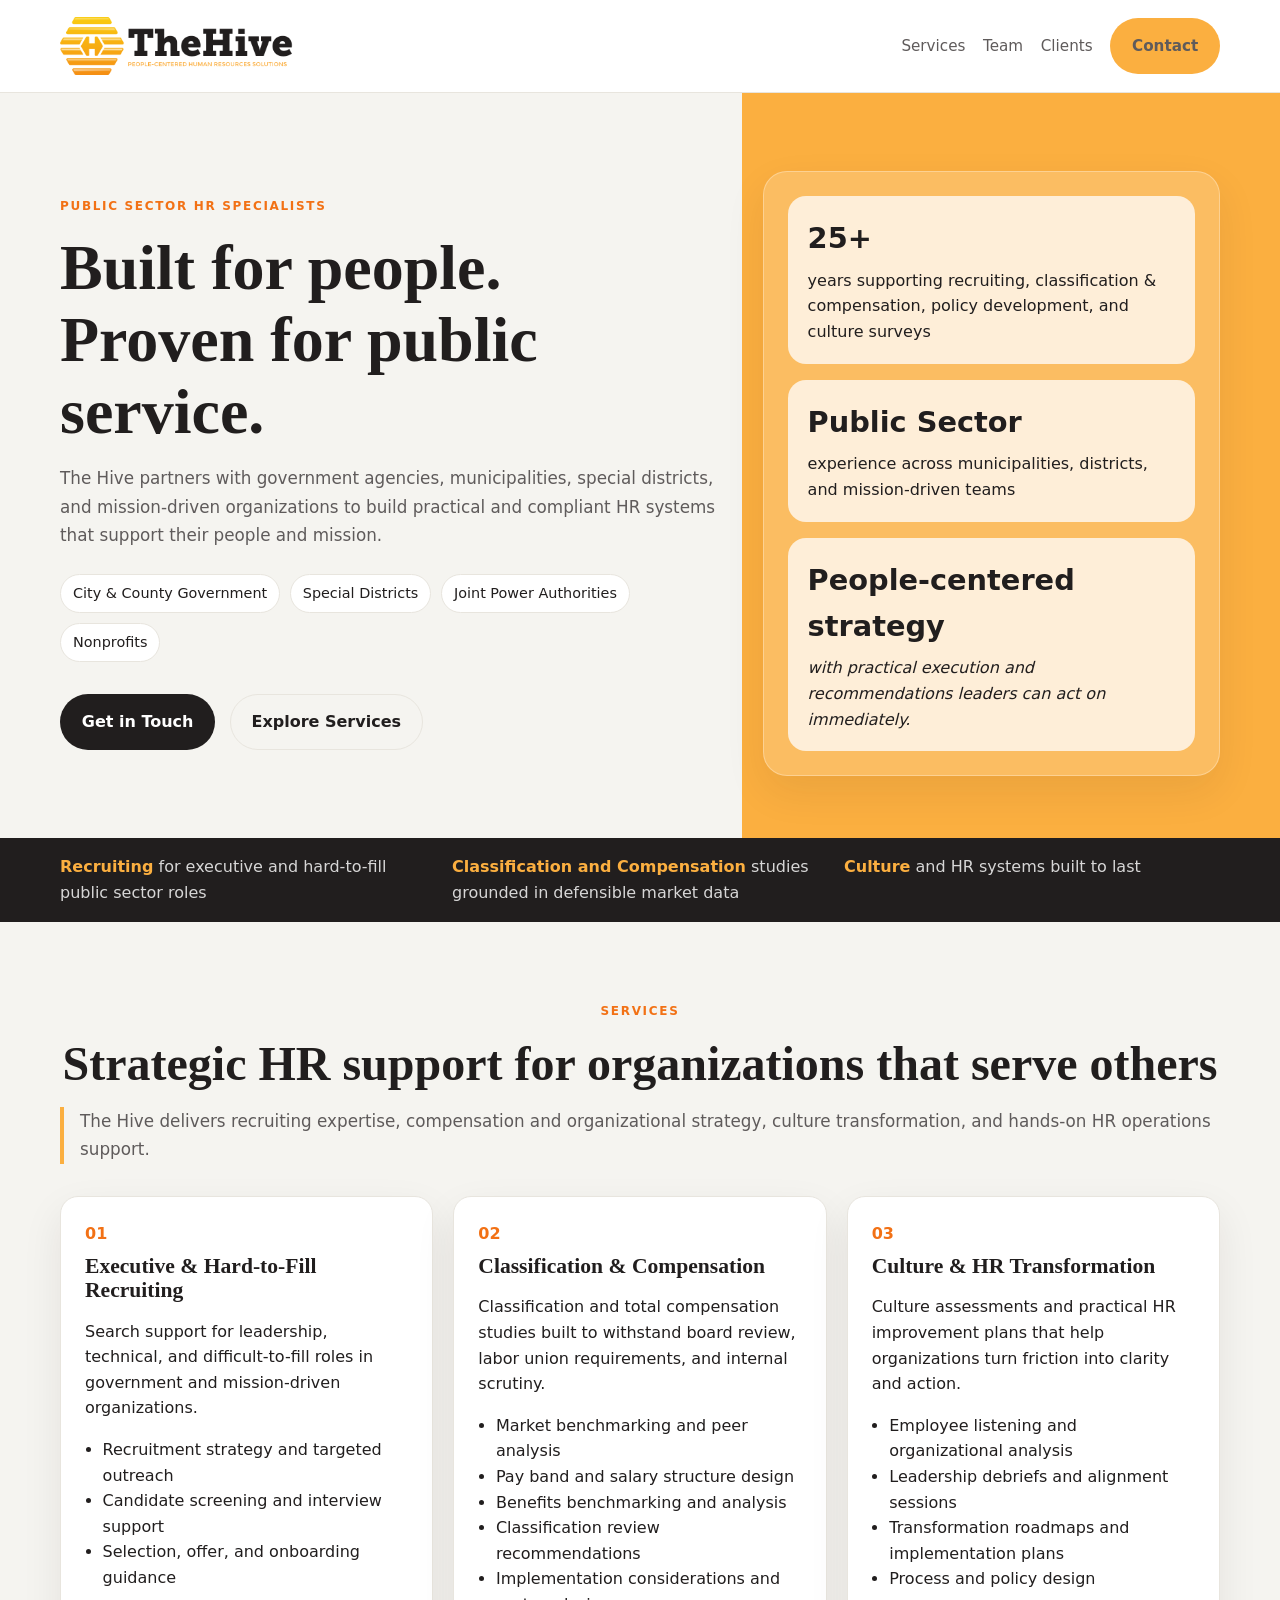
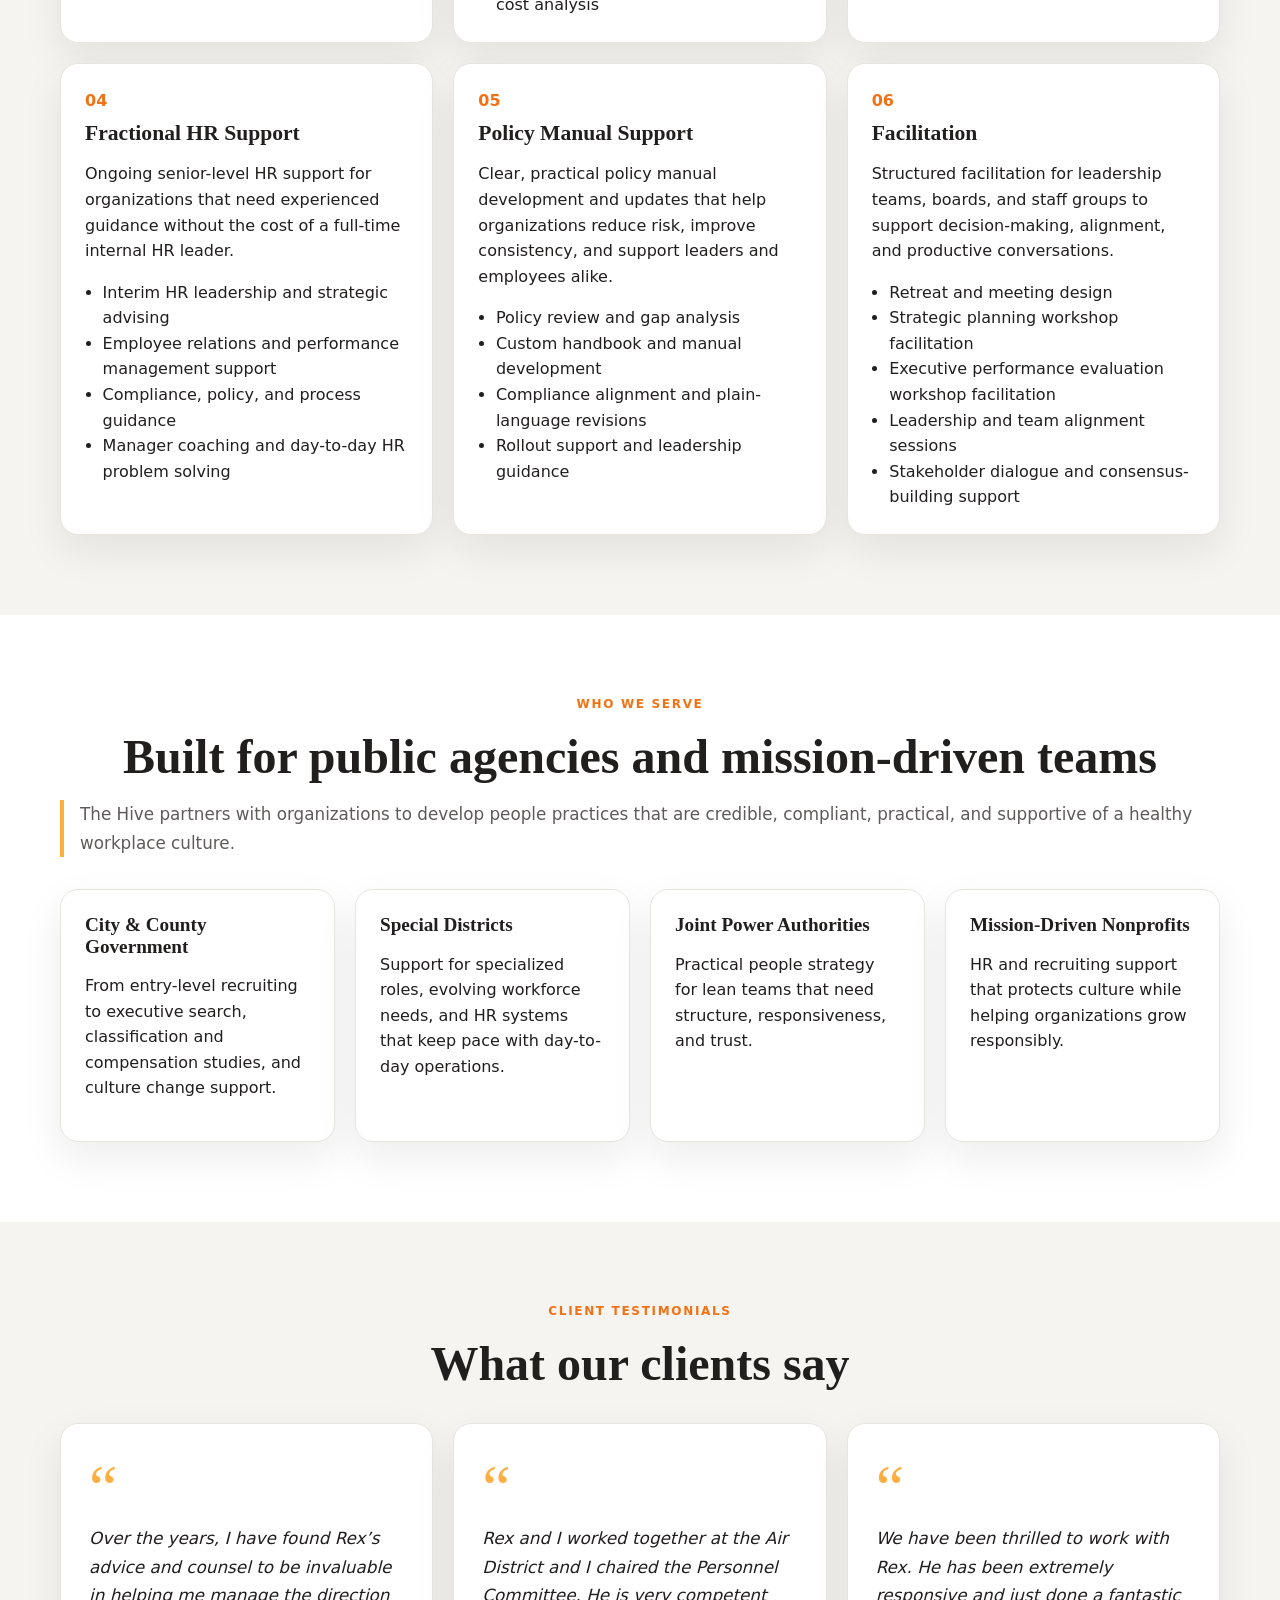
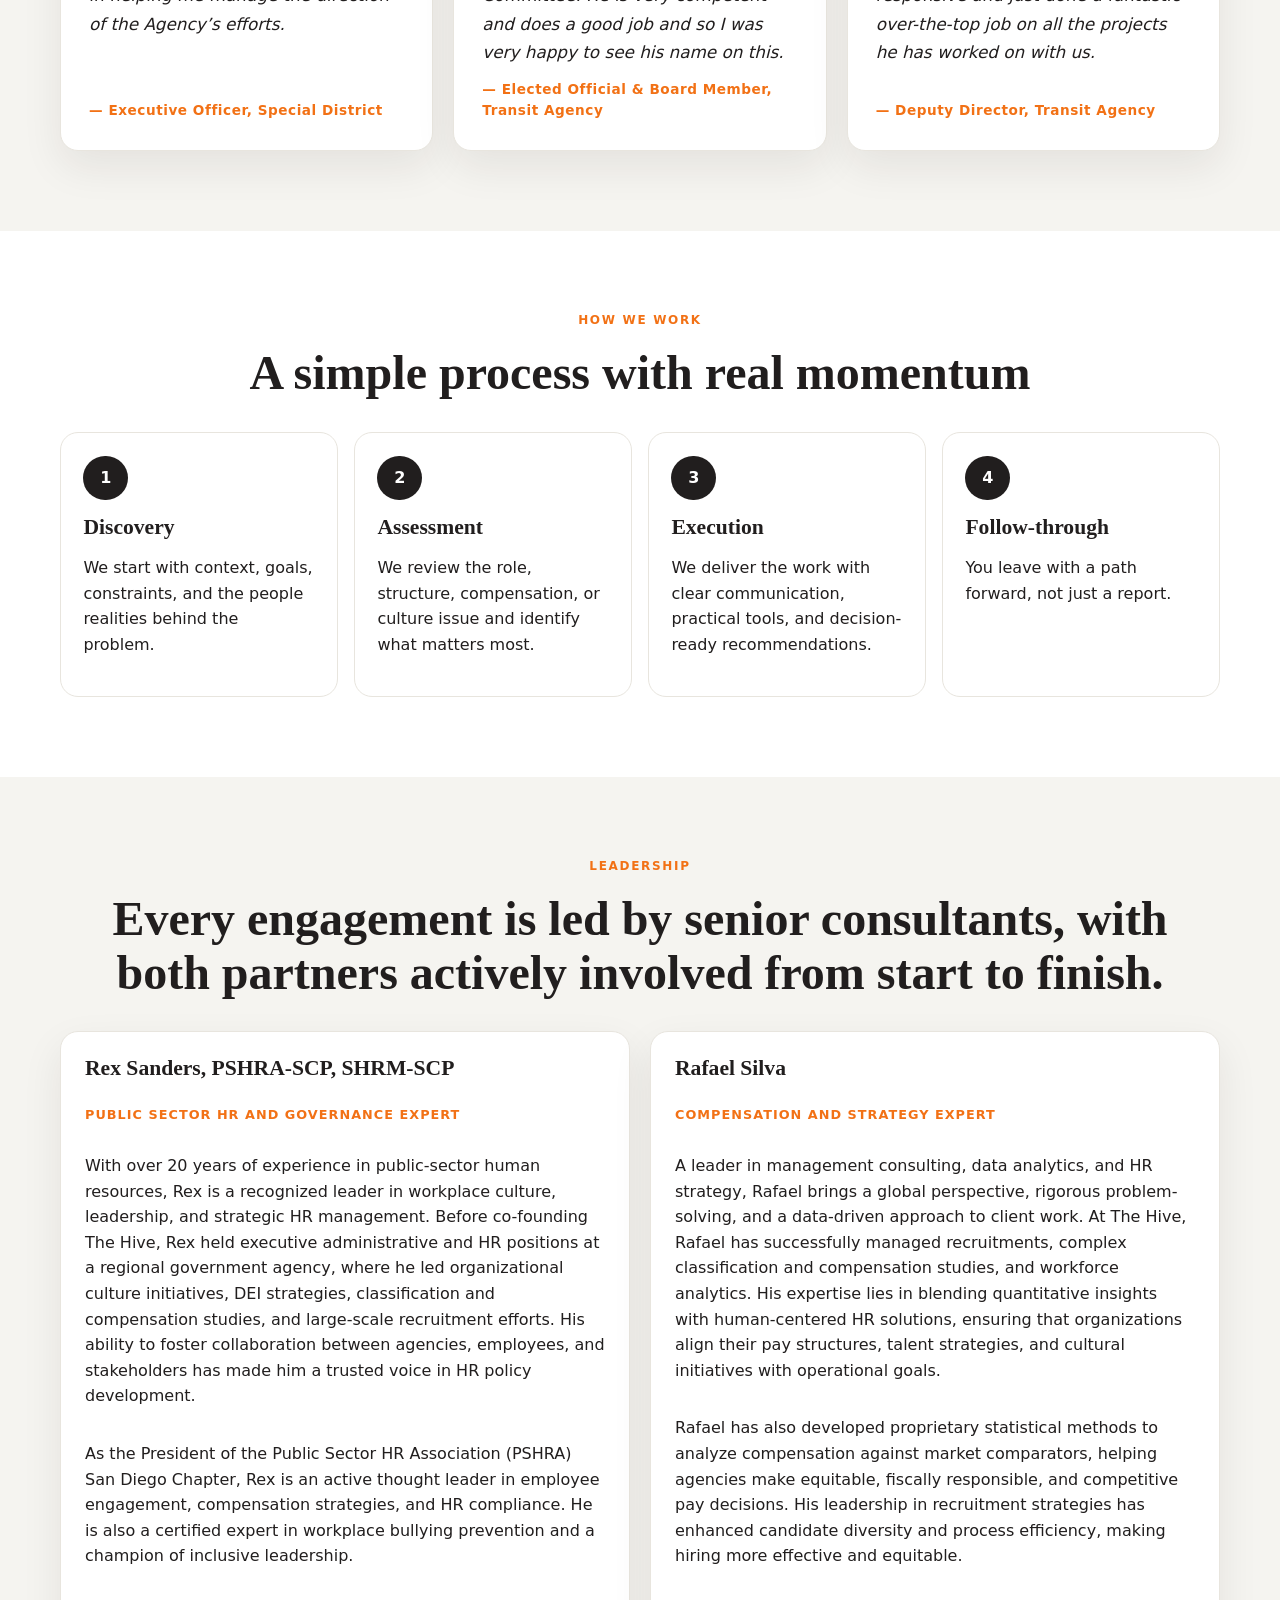
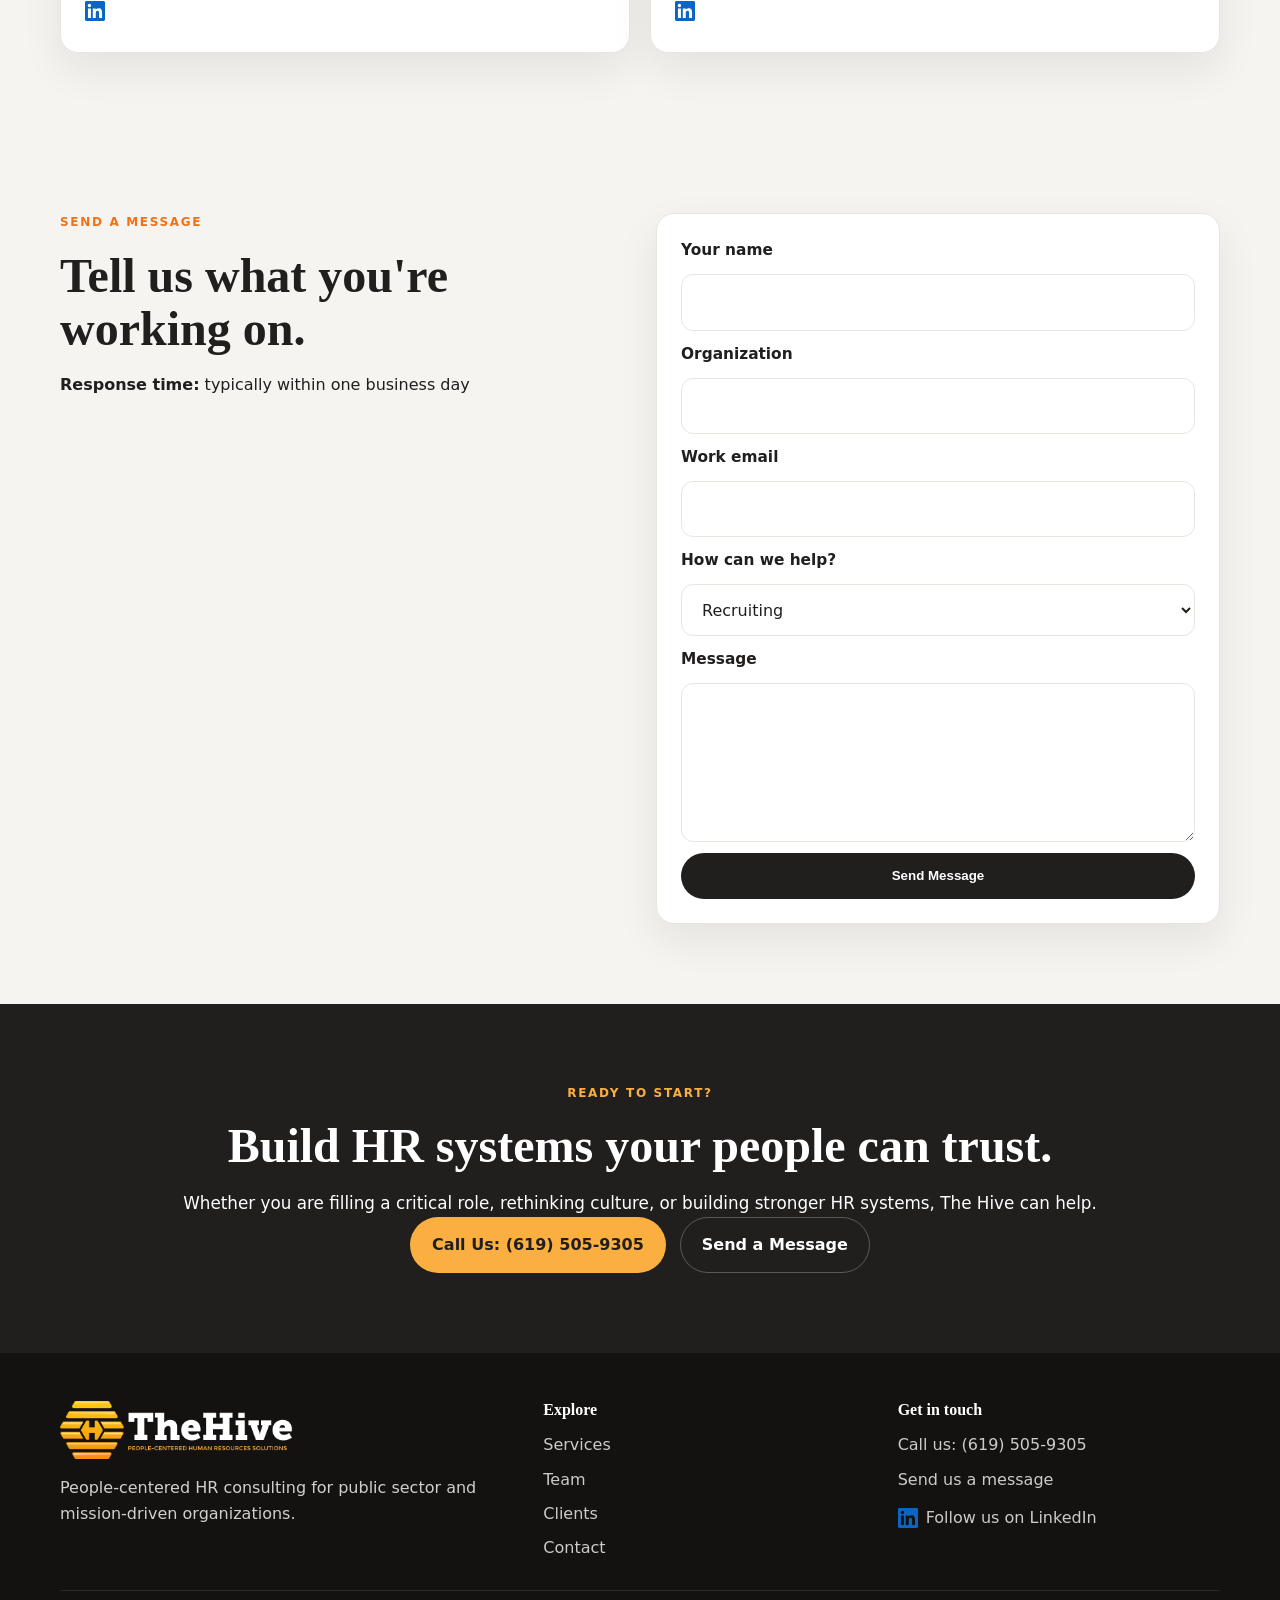
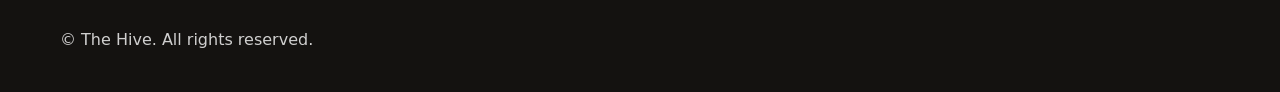
==== index.html @ ce18f690 "Update index.html" ====
<!DOCTYPE html>
<html lang="en">
<head>
  <meta charset="UTF-8">
  <meta name="viewport" content="width=device-width, initial-scale=1.0">
  <title>The Hive | People-Centered Human Resources Solutions</title>
  <meta name="description" content="The Hive helps public agencies and mission-driven organizations build stronger recruiting, compensation, culture, and HR systems.">
  <meta name="theme-color" content="#FBAF40">
  <link rel="stylesheet" href="/styles.css">
  <link rel="icon" type="image/png" href="/assets/thehive-icon.png">
  <link rel="canonical" href="https://thehive.consulting/">
</head>
<body>
  <header class="site-header">
    <div class="wrap header-inner">
      <a class="brand" href="#top" aria-label="The Hive home">
        <img src="/assets/thehive-logo.png" alt="The Hive logo">
      </a>
      <nav class="site-nav" aria-label="Primary navigation">
        <a href="#services">Services</a>
        <a href="#team">Team</a>
        <a href="/clients">Clients</a>
        <a class="btn btn-gold" href="#contact">Contact</a>
      </nav>
    </div>
  </header>

  <main id="top">
    <section class="hero">
      <div class="wrap hero-grid">
        <div class="hero-copy">
          <p class="eyebrow">Public Sector HR Specialists</p>
          <h1>Built for people.<br>Proven for public service.</h1>
          <p class="lead">The Hive partners with government agencies, municipalities, special districts, and mission-driven organizations to build practical and compliant HR systems that support their people and mission.</p>
          <div class="pill-row" aria-label="Sectors served">
            <span>City &amp; County Government</span>
            <span>Special Districts</span>
            <span>Joint Power Authorities</span>
            <span>Nonprofits</span>
          </div>
          <div class="hero-actions">
            <a class="btn btn-dark" href="#contact">Get in Touch</a>
            <a class="btn btn-outline" href="#services">Explore Services</a>
          </div>
        </div>
        <aside class="hero-panel" aria-label="Highlights">
          <div class="stat">
            <strong>25+</strong>
            <span>years supporting recruiting, classification & compensation, policy development, and culture surveys</span>
          </div>
          <div class="stat">
            <strong>Public Sector</strong>
            <span>experience across municipalities, districts, and mission-driven teams</span>
          </div>
          <div class="stat quote-card">
            <strong>People-centered strategy</strong>
            <p>with practical execution and recommendations leaders can act on immediately.</p>
          </div>
        </aside>
      </div>
    </section>

    <section class="proof-bar">
      <div class="wrap proof-grid">
        <div><strong>Recruiting</strong> for executive and hard-to-fill public sector roles</div>
        <div><strong>Classification and Compensation</strong> studies grounded in defensible market data</div>
        <div><strong>Culture</strong> and HR systems built to last</div>
      </div>
    </section>

    <section class="section light" id="services">
      <div class="wrap narrow-center">
        <p class="section-label">Services</p>
        <h2>Strategic HR support for organizations that serve others</h2>
        <p class="section-intro services-intro">
          The Hive delivers recruiting expertise, compensation and organizational strategy, culture transformation, and hands-on HR operations support.
        </p>
      </div>

      <div class="wrap">
        <div class="card-grid three-up">
          <article class="info-card">
            <p class="card-number">01</p>
            <h3>Executive &amp; Hard-to-Fill Recruiting</h3>
            <p>Search support for leadership, technical, and difficult-to-fill roles in government and mission-driven organizations.</p>
            <ul>
              <li>Recruitment strategy and targeted outreach</li>
              <li>Candidate screening and interview support</li>
              <li>Selection, offer, and onboarding guidance</li>
            </ul>
          </article>

          <article class="info-card">
            <p class="card-number">02</p>
            <h3>Classification &amp; Compensation</h3>
            <p>Classification and total compensation studies built to withstand board review, labor union requirements, and internal scrutiny.</p>
            <ul>
              <li>Market benchmarking and peer analysis</li>
              <li>Pay band and salary structure design</li>
              <li>Benefits benchmarking and analysis</li>
              <li>Classification review recommendations</li>
              <li>Implementation considerations and cost analysis</li>
            </ul>
          </article>

          <article class="info-card">
            <p class="card-number">03</p>
            <h3>Culture &amp; HR Transformation</h3>
            <p>Culture assessments and practical HR improvement plans that help organizations turn friction into clarity and action.</p>
            <ul>
              <li>Employee listening and organizational analysis</li>
              <li>Leadership debriefs and alignment sessions</li>
              <li>Transformation roadmaps and implementation plans</li>
              <li>Process and policy design</li>
            </ul>
          </article>

          <article class="info-card">
            <p class="card-number">04</p>
            <h3>Fractional HR Support</h3>
            <p>Ongoing senior-level HR support for organizations that need experienced guidance without the cost of a full-time internal HR leader.</p>
            <ul>
              <li>Interim HR leadership and strategic advising</li>
              <li>Employee relations and performance management support</li>
              <li>Compliance, policy, and process guidance</li>
              <li>Manager coaching and day-to-day HR problem solving</li>
            </ul>
          </article>

          <article class="info-card">
            <p class="card-number">05</p>
            <h3>Policy Manual Support</h3>
            <p>Clear, practical policy manual development and updates that help organizations reduce risk, improve consistency, and support leaders and employees alike.</p>
            <ul>
              <li>Policy review and gap analysis</li>
              <li>Custom handbook and manual development</li>
              <li>Compliance alignment and plain-language revisions</li>
              <li>Rollout support and leadership guidance</li>
            </ul>
          </article>

          <article class="info-card">
            <p class="card-number">06</p>
            <h3>Facilitation</h3>
            <p>Structured facilitation for leadership teams, boards, and staff groups to support decision-making, alignment, and productive conversations.</p>
            <ul>
              <li>Retreat and meeting design</li>
              <li>Strategic planning workshop facilitation</li>
              <li>Executive performance evaluation workshop facilitation</li>
              <li>Leadership and team alignment sessions</li>
              <li>Stakeholder dialogue and consensus-building support</li>
            </ul>
          </article>
        </div>
      </div>
    </section>

    <section class="section" id="audience">
      <div class="wrap narrow-center">
        <p class="section-label">Who We Serve</p>
        <h2>Built for public agencies and mission-driven teams</h2>
        <p class="section-intro audience-intro">The Hive partners with organizations to develop people practices that are credible, compliant, practical, and supportive of a healthy workplace culture.</p>
      </div>
      <div class="wrap card-grid four-up audience-grid">
        <article class="audience-card"><h3>City &amp; County Government</h3><p>From entry-level recruiting to executive search, classification and compensation studies, and culture change support.</p></article>
        <article class="audience-card"><h3>Special Districts</h3><p>Support for specialized roles, evolving workforce needs, and HR systems that keep pace with day-to-day operations.</p></article>
        <article class="audience-card"><h3>Joint Power Authorities</h3><p>Practical people strategy for lean teams that need structure, responsiveness, and trust.</p></article>
        <article class="audience-card"><h3>Mission-Driven Nonprofits</h3><p>HR and recruiting support that protects culture while helping organizations grow responsibly.</p></article>
      </div>
    </section>

    <section class="section light" id="testimonials">
      <div class="wrap narrow-center">
        <p class="section-label">Client Testimonials</p>
        <h2>What our clients say</h2>
      </div>
      <div class="wrap card-grid three-up">
        <article class="testimonial-card">
          <div class="testimonial-quote">&#8220;</div>
          <blockquote>
            <p>Over the years, I have found Rex’s advice and counsel to be invaluable in helping me manage the direction of the Agency’s efforts.</p>
          </blockquote>
          <cite>&mdash; Executive Officer, Special District</cite>
        </article>
        <article class="testimonial-card">
          <div class="testimonial-quote">&#8220;</div>
          <blockquote>
            <p>Rex and I worked together at the Air District and I chaired the Personnel Committee. He is very competent and does a good job and so I was very happy to see his name on this.</p>
          </blockquote>
          <cite>&mdash; Elected Official &amp; Board Member, Transit Agency</cite>
        </article>
        <article class="testimonial-card">
          <div class="testimonial-quote">&#8220;</div>
          <blockquote>
            <p>We have been thrilled to work with Rex. He has been extremely responsive and just done a fantastic over-the-top job on all the projects he has worked on with us.</p>
          </blockquote>
          <cite>&mdash; Deputy Director, Transit Agency</cite>
        </article>
      </div>
    </section>

    <section class="section" id="process">
      <div class="wrap narrow-center">
        <p class="section-label">How We Work</p>
        <h2>A simple process with real momentum</h2>
      </div>
      <div class="wrap steps-grid">
        <article><span>1</span><h3>Discovery</h3><p>We start with context, goals, constraints, and the people realities behind the problem.</p></article>
        <article><span>2</span><h3>Assessment</h3><p>We review the role, structure, compensation, or culture issue and identify what matters most.</p></article>
        <article><span>3</span><h3>Execution</h3><p>We deliver the work with clear communication, practical tools, and decision-ready recommendations.</p></article>
        <article><span>4</span><h3>Follow-through</h3><p>You leave with a path forward, not just a report.</p></article>
      </div>
    </section>

    <section class="section light" id="team">
      <div class="wrap narrow-center">
        <p class="section-label">Leadership</p>
        <h2>Every engagement is led by senior consultants, with both partners actively involved from start to finish.</h2>
      </div>
      <div class="wrap card-grid two-up">
        <article class="team-card">
          <h3>Rex Sanders, PSHRA-SCP, SHRM-SCP</h3>
          <p class="role">Public Sector HR and Governance Expert</p>
          <p>With over 20 years of experience in public-sector human resources, Rex is a recognized leader in workplace culture, leadership, and strategic HR management. Before co-founding The Hive, Rex held executive administrative and HR positions at a regional government agency, where he led organizational culture initiatives, DEI strategies, classification and compensation studies, and large-scale recruitment efforts. His ability to foster collaboration between agencies, employees, and stakeholders has made him a trusted voice in HR policy development.</p>
          <p>As the President of the Public Sector HR Association (PSHRA) San Diego Chapter, Rex is an active thought leader in employee engagement, compensation strategies, and HR compliance. He is also a certified expert in workplace bullying prevention and a champion of inclusive leadership.</p>
          <div class="team-actions">
            <a class="linkedin-link" href="https://www.linkedin.com/in/rexsanders/" target="_blank" rel="noopener noreferrer" aria-label="Rex Sanders on LinkedIn">
              <img src="/assets/linkedin-icon.svg" alt="" class="linkedin-icon">
            </a>
          </div>
        </article>
        <article class="team-card">
          <h3>Rafael Silva</h3>
          <p class="role">Compensation and strategy expert</p>
          <p>A leader in management consulting, data analytics, and HR strategy, Rafael brings a global perspective, rigorous problem-solving, and a data-driven approach to client work. At The Hive, Rafael has successfully managed recruitments, complex classification and compensation studies, and workforce analytics. His expertise lies in blending quantitative insights with human-centered HR solutions, ensuring that organizations align their pay structures, talent strategies, and cultural initiatives with operational goals.</p>
          <p>Rafael has also developed proprietary statistical methods to analyze compensation against market comparators, helping agencies make equitable, fiscally responsible, and competitive pay decisions. His leadership in recruitment strategies has enhanced candidate diversity and process efficiency, making hiring more effective and equitable.</p>
          <div class="team-actions">
            <a class="linkedin-link" href="https://www.linkedin.com/in/rafael-a-silva/" target="_blank" rel="noopener noreferrer" aria-label="Rafael Silva on LinkedIn">
              <img src="/assets/linkedin-icon.svg" alt="" class="linkedin-icon">
            </a>
          </div>
        </article>
      </div>
    </section>

    <section class="section light" id="contact">
      <div class="wrap split-grid contact-grid">
        <div>
          <p class="section-label">Send a Message</p>
          <h2>Tell us what you're working on.</h2>
          <div class="contact-details">
            <p><strong>Response time:</strong> typically within one business day</p>
          </div>
        </div>
        <div class="form-shell">
          <form name="contact" method="POST" data-netlify="true" netlify-honeypot="bot-field" action="/thanks.html" class="contact-form">
            <input type="hidden" name="form-name" value="contact">
            <p class="bot-field-wrapper" aria-hidden="true">
              <label>Don’t fill this out if you’re human: <input name="bot-field" tabindex="-1" autocomplete="off"></label>
            </p>

            <label for="name">Your name</label>
            <input id="name" name="name" type="text" required>

            <label for="organization">Organization</label>
            <input id="organization" name="organization" type="text">

            <label for="email">Work email</label>
            <input id="email" name="email" type="email" required>

            <label for="help_type">How can we help?</label>
            <select id="help_type" name="help_type">
              <option value="Recruiting">Recruiting</option>
              <option value="Classification">Classification</option>
              <option value="Compensation">Compensation</option>
              <option value="Culture">Culture</option>
              <option value="HR Operations">HR Operations</option>
              <option value="General Inquiry">General Inquiry</option>
            </select>

            <label for="message">Message</label>
            <textarea id="message" name="message" rows="5" required></textarea>

            <button class="btn btn-dark" type="submit">Send Message</button>
          </form>
        </div>
      </div>
    </section>

    <section class="section cta-band">
      <div class="wrap narrow-center cta-center">
        <p class="section-label on-dark">Ready to Start?</p>
        <h2 class="on-dark">Build HR systems your people can trust.</h2>
        <p class="section-intro on-dark">Whether you are filling a critical role, rethinking culture, or building stronger HR systems, The Hive can help.
        </p>
        <div class="hero-actions center">
          <a class="btn btn-gold" href="tel:+16195059305">Call Us: (619) 505-9305</a>
          <a class="btn btn-outline-light" href="#contact">Send a Message</a>
        </div>
      </div>
    </section>
  </main>

  <footer class="site-footer">
    <div class="wrap footer-grid">
      <div>
        <img class="footer-logo" src="/assets/thehive-logo-black.png" alt="The Hive logo">
        <p>People-centered HR consulting for public sector and mission-driven organizations.</p>
      </div>
      <div>
        <h3>Explore</h3>
        <a href="#services">Services</a>
        <a href="#team">Team</a>
        <a href="/clients">Clients</a>
        <a href="#contact">Contact</a>
      </div>
      <div>
        <h3>Get in touch</h3>
        <a href="tel:+16195059305">Call us: (619) 505-9305</a>
        <a href="#contact">Send us a message</a>
        <a class="footer-linkedin" href="https://www.linkedin.com/company/the_hive_consulting/" target="_blank" rel="noopener noreferrer">
          <img src="/assets/linkedin-icon.svg" alt="LinkedIn" class="linkedin-icon">
          Follow us on LinkedIn
        </a>
      </div>
    </div>
    <div class="wrap footer-bottom">
      <p>&copy; The Hive. All rights reserved.</p>
    </div>
  </footer>
</body>
</html>
---- styles.css ----
:root {
  --gold: #fbaf40;
  --gold-dark: #f27115;
  --gold-soft: #fef3e0;
  --ink: #211e1e;
  --ink-soft: #5f5b5b;
  --surface: #ffffff;
  --surface-alt: #f5f4f0;
  --surface-dark: #1b1717;
  --border: #e8e5de;
  --max: 1160px;
  --radius: 18px;
  --shadow: 0 16px 40px rgba(33, 30, 30, 0.08);
}

* { box-sizing: border-box; }
html { scroll-behavior: smooth; }
body {
  margin: 0;
  color: var(--ink);
  background: var(--surface);
  font-family: Inter, ui-sans-serif, system-ui, -apple-system, BlinkMacSystemFont, "Segoe UI", sans-serif;
  line-height: 1.6;
}
img { max-width: 100%; display: block; }
a { color: inherit; }
code {
  background: rgba(33, 30, 30, 0.06);
  padding: 0.15rem 0.35rem;
  border-radius: 6px;
  font-size: 0.95em;
}
.wrap {
  width: min(calc(100% - 2rem), var(--max));
  margin: 0 auto;
}
.narrow-center,
.cta-center {
  text-align: center;
}

.info-card ul,
.feature-list {
  padding-left: 1.1rem;
  margin: 1rem 0 0;
  text-align: left;
}

.info-card li,
.feature-list li {
  text-align: left;
}

.site-header {
  position: sticky;
  top: 0;
  z-index: 20;
  background: rgba(255, 255, 255, 0.96);
  backdrop-filter: blur(10px);
  border-bottom: 1px solid var(--border);
}
.header-inner {
  min-height: 92px;
  display: flex;
  align-items: center;
  justify-content: space-between;
  gap: 1rem;
}
.brand img,
.footer-logo {
  width: auto;
  height: 58px;
}
.site-nav {
  display: flex;
  align-items: center;
  gap: 1.1rem;
  flex-wrap: wrap;
  justify-content: flex-end;
}
.site-nav a {
  text-decoration: none;
  font-size: 0.95rem;
  color: var(--ink-soft);
}
.site-nav a:hover { color: var(--ink); }

.btn {
  display: inline-flex;
  align-items: center;
  justify-content: center;
  gap: 0.5rem;
  padding: 0.9rem 1.3rem;
  border-radius: 999px;
  text-decoration: none;
  font-weight: 700;
  border: 1px solid transparent;
  transition: transform 0.15s ease, background 0.2s ease, border-color 0.2s ease;
}
.btn:hover { transform: translateY(-1px); }
.btn-dark {
  background: var(--ink);
  color: #fff;
}
.btn-dark:hover { background: var(--gold-dark); }
.btn-gold {
  background: var(--gold);
  color: var(--ink);
}
.btn-gold:hover {
  background: var(--gold-dark);
  color: #fff;
}
.btn-outline {
  border-color: var(--border);
  color: var(--ink);
  background: transparent;
}
.btn-outline:hover { border-color: var(--ink); }
.btn-outline-light {
  border-color: rgba(255, 255, 255, 0.26);
  color: #fff;
  background: transparent;
}
.btn-outline-light:hover { border-color: #fff; }

.hero {
  padding: 4rem 0 3rem;
  background: linear-gradient(90deg, var(--surface-alt) 0%, var(--surface-alt) 58%, var(--gold) 58%, var(--gold) 100%);
}
.hero-grid {
  display: grid;
  grid-template-columns: minmax(0, 1.25fr) minmax(320px, 0.85fr);
  gap: 2rem;
  align-items: center;
}
.hero-copy {
  padding: 2.5rem 0;
}
.eyebrow,
.section-label,
.on-dark.section-label {
  margin: 0 0 1rem;
  font-weight: 800;
  letter-spacing: 0.14em;
  text-transform: uppercase;
  font-size: 0.75rem;
}
.eyebrow,
.section-label { color: var(--gold-dark); }
.on-dark.section-label { color: var(--gold); }
h1,
h2,
h3 {
  margin: 0;
  font-family: Georgia, "Times New Roman", serif;
  line-height: 1.12;
}
h1 {
  font-size: clamp(2.4rem, 5vw, 4.25rem);
  margin-bottom: 1rem;
}
h2 {
  font-size: clamp(2rem, 4vw, 3rem);
  margin-bottom: 1rem;
}
h3 {
  font-size: 1.35rem;
  margin-bottom: 0.7rem;
}
.lead,
.section-intro {
  font-size: 1.05rem;
  color: var(--ink-soft);
  line-height: 1.7;
}

/* default intro spacing */
.section-intro {
  margin: 0;
}

/* SERVICES */
#services .section-intro {
  max-width: 120ch;
  text-align: left;
  border-left: 4px solid var(--gold);
  padding-left: 1rem;
  margin-top: 0.5rem;
}

/* WHO WE SERVE */
#audience .section-intro {
  max-width: 120ch;
  text-align: left;
  border-left: 4px solid var(--gold);
  padding-left: 1rem;
  margin-top: 0.5rem;
}

/* LEADERSHIP */
#team .section-intro {
  max-width: 120ch;
  text-align: left;
  border-left: 4px solid var(--gold);
  padding-left: 1rem;
  margin-top: 0.5rem;
}
.on-dark,
.on-dark a,
.on-dark p { color: #fff; }
.pill-row {
  display: flex;
  flex-wrap: wrap;
  gap: 0.6rem;
  margin: 1.5rem 0 2rem;
}
.pill-row span {
  background: #fff;
  border: 1px solid var(--border);
  border-radius: 999px;
  padding: 0.45rem 0.75rem;
  font-size: 0.9rem;
}
.hero-actions {
  display: flex;
  flex-wrap: wrap;
  gap: 0.9rem;
}
.hero-actions.center { justify-content: center; }
.hero-panel {
  background: rgba(255, 255, 255, 0.18);
  border: 1px solid rgba(255, 255, 255, 0.3);
  border-radius: 24px;
  padding: 1.5rem;
  box-shadow: var(--shadow);
}
.stat {
  background: rgba(255, 255, 255, 0.75);
  border-radius: 18px;
  padding: 1.2rem;
}
.stat + .stat { margin-top: 1rem; }
.stat strong {
  display: block;
  font-size: 1.8rem;
  margin-bottom: 0.4rem;
}
.quote-card p { margin: 0; font-style: italic; }

.proof-bar {
  background: var(--ink);
  color: rgba(255, 255, 255, 0.82);
  padding: 1rem 0;
}
.proof-grid {
  display: grid;
  grid-template-columns: repeat(3, minmax(0, 1fr));
  gap: 1rem;
}
.proof-grid strong { color: var(--gold); }

.section { padding: 5rem 0; }
.section.light { background: var(--surface-alt); }
.section.highlight { background: var(--surface-dark); }
.cta-band { background: var(--ink); }
.card-grid {
  display: grid;
  gap: 1.25rem;
  margin-top: 2rem;
}
.three-up { grid-template-columns: repeat(3, minmax(0, 1fr)); }
.four-up { grid-template-columns: repeat(4, minmax(0, 1fr)); }
.two-up { grid-template-columns: repeat(2, minmax(0, 1fr)); }

.info-card,
.audience-card,
.team-card,
.resource-card,
.booking-card,
.form-shell {
  background: #fff;
  border: 1px solid var(--border);
  border-radius: var(--radius);
  padding: 1.5rem;
  box-shadow: var(--shadow);
}
.team-card {
  display: flex;
  flex-direction: column;
}
.info-card ul,
.feature-list {
  padding-left: 1.1rem;
  margin: 1rem 0 0;
}
.card-number {
  margin: 0 0 0.5rem;
  color: var(--gold-dark);
  font-weight: 800;
}
.audience-grid h3 { font-size: 1.2rem; }
.team-card .role,
.resource-type {
  text-transform: uppercase;
  letter-spacing: 0.08em;
  color: var(--gold-dark);
  font-size: 0.8rem;
  font-weight: 800;
  margin-bottom: 0.75rem;
}

.steps-grid {
  display: grid;
  grid-template-columns: repeat(4, minmax(0, 1fr));
  gap: 1rem;
  margin-top: 2rem;
}
.steps-grid article {
  border: 1px solid var(--border);
  border-radius: var(--radius);
  padding: 1.4rem;
  background: #fff;
}
.steps-grid span {
  width: 2.8rem;
  height: 2.8rem;
  display: inline-grid;
  place-items: center;
  border-radius: 999px;
  background: var(--ink);
  color: #fff;
  font-weight: 800;
  margin-bottom: 0.9rem;
}

.split-grid {
  display: grid;
  grid-template-columns: minmax(0, 1fr) minmax(320px, 1fr);
  gap: 2rem;
  align-items: start;
}
.booking-grid {
  display: grid;
  gap: 1rem;
}
.booking-card p,
.note-box p,
.form-note { color: var(--ink-soft); }
.note-box {
  margin-top: 1.25rem;
  border: 1px solid rgba(255, 255, 255, 0.18);
  border-radius: 16px;
  padding: 1rem 1.1rem;
  color: #fff;
}
.feature-list.on-dark,
.feature-list.on-dark li,
.note-box p { color: rgba(255, 255, 255, 0.88); }

.contact-grid { align-items: start; }
.contact-details a { color: var(--gold-dark); }
.contact-form {
  display: grid;
  gap: 0.7rem;
}
.contact-form label {
  font-weight: 700;
  font-size: 0.96rem;
}
.contact-form input,
.contact-form textarea,
.contact-form select {
  width: 100%;
  border: 1px solid var(--border);
  border-radius: 12px;
  padding: 0.9rem 1rem;
  font: inherit;
  color: var(--ink);
  background: #fff;
}
.contact-form input:focus,
.contact-form textarea:focus,
.contact-form select:focus {
  outline: 2px solid rgba(242, 113, 21, 0.18);
  border-color: var(--gold-dark);
}
.form-note { margin: 0; font-size: 0.92rem; }
.team-actions {
  margin-top: auto;
  padding-top: 1rem;
}
.linkedin-link {
  display: inline-flex;
  align-items: center;
  gap: 0.5rem;
  text-decoration: none;
  color: #0A66C2;
  font-weight: 600;
  font-size: 0.95rem;
  transition: color 0.2s ease;
}
.linkedin-link:hover { color: #004182; }
.linkedin-icon {
  width: 20px;
  height: 20px;
  flex-shrink: 0;
  display: inline-block;
}
.footer-linkedin {
  display: inline-flex !important;
  align-items: center;
  gap: 0.5rem;
  margin-top: 0.25rem;
}
.bot-field-wrapper {
  display: none !important;
  visibility: hidden;
}
.sr-only {
  position: absolute;
  width: 1px;
  height: 1px;
  padding: 0;
  margin: -1px;
  overflow: hidden;
  clip: rect(0, 0, 0, 0);
  border: 0;
}

.site-footer {
  background: #141210;
  color: rgba(255, 255, 255, 0.8);
  padding: 3rem 0 1.5rem;
}
.footer-grid {
  display: grid;
  grid-template-columns: 1.4fr 1fr 1fr;
  gap: 2rem;
}
.site-footer h3 {
  font-size: 1rem;
  margin-bottom: 0.8rem;
  color: #fff;
}
.site-footer a {
  display: block;
  margin-bottom: 0.55rem;
  color: rgba(255, 255, 255, 0.78);
  text-decoration: none;
}
.site-footer a:hover { color: #fff; }
.footer-bottom {
  padding-top: 1.25rem;
  margin-top: 1.25rem;
  border-top: 1px solid rgba(255, 255, 255, 0.1);
}

/* TESTIMONIALS */
.testimonial-card {
  background: #fff;
  border: 1px solid var(--border);
  border-radius: var(--radius);
  padding: 2rem 1.75rem 1.75rem;
  box-shadow: var(--shadow);
  display: flex;
  flex-direction: column;
  gap: 0.75rem;
}
.testimonial-quote {
  font-family: Georgia, "Times New Roman", serif;
  font-size: 4rem;
  line-height: 1;
  color: var(--gold);
  margin-bottom: -0.5rem;
  user-select: none;
}
.testimonial-card blockquote {
  margin: 0;
  padding: 0;
  border: none;
}
.testimonial-card blockquote p {
  font-size: 1.05rem;
  line-height: 1.7;
  color: var(--ink);
  font-style: italic;
  margin: 0;
}
.testimonial-card cite {
  display: block;
  font-size: 0.85rem;
  font-weight: 700;
  color: var(--gold-dark);
  letter-spacing: 0.04em;
  font-style: normal;
  margin-top: auto;
}

@media (max-width: 980px) {
  .hero {
    background: var(--surface-alt);
  }
  .hero-panel {
    background: var(--gold);
    border-color: rgba(255, 255, 255, 0.3);
  }
  .hero-grid,
  .split-grid,
  .three-up,
  .four-up,
  .two-up,
  .steps-grid,
  .proof-grid,
  .footer-grid {
    grid-template-columns: 1fr;
  }
  .site-nav {
    gap: 0.75rem;
  }
}

@media (max-width: 720px) {
  .header-inner {
    min-height: auto;
    padding: 1rem 0;
    align-items: flex-start;
    flex-direction: column;
  }
  .site-nav {
    width: 100%;
    justify-content: flex-start;
  }
  .brand img,
  .footer-logo {
    height: 52px;
  }
  .section {
    padding: 4rem 0;
  }
}
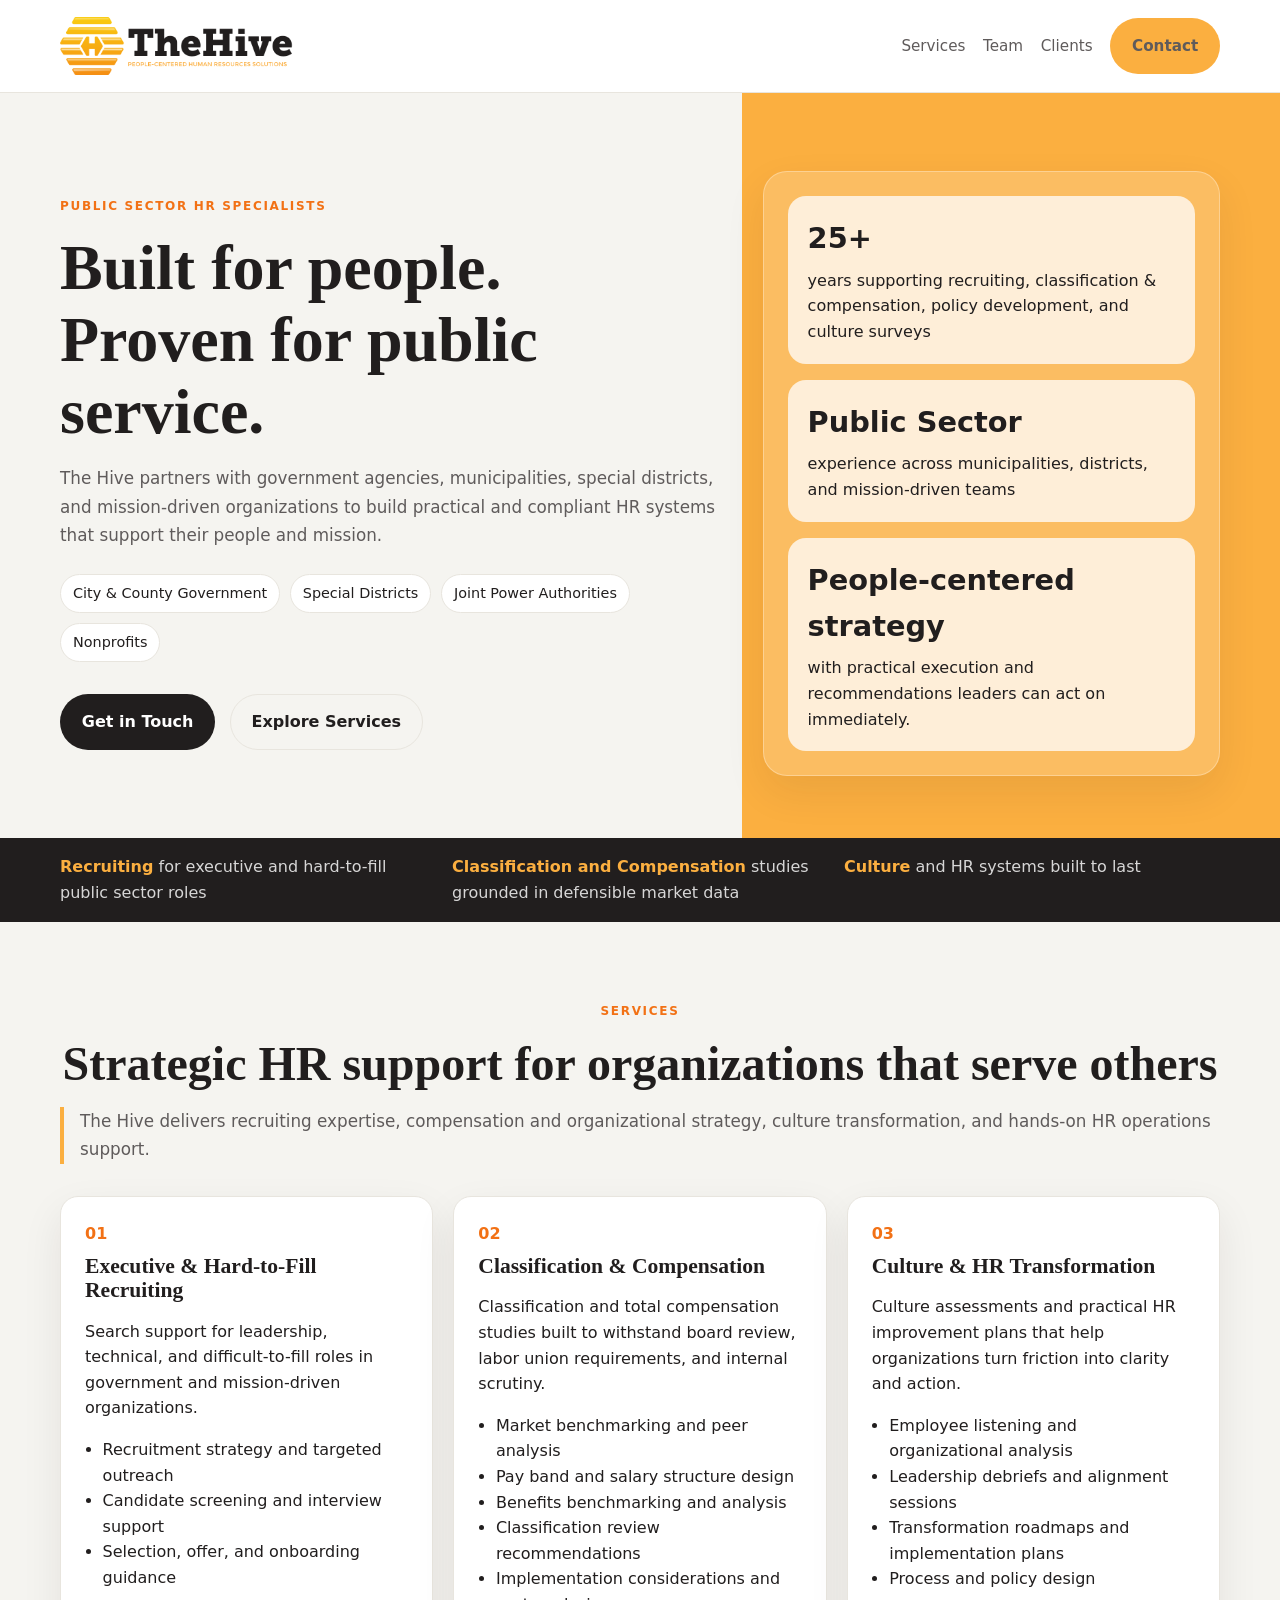
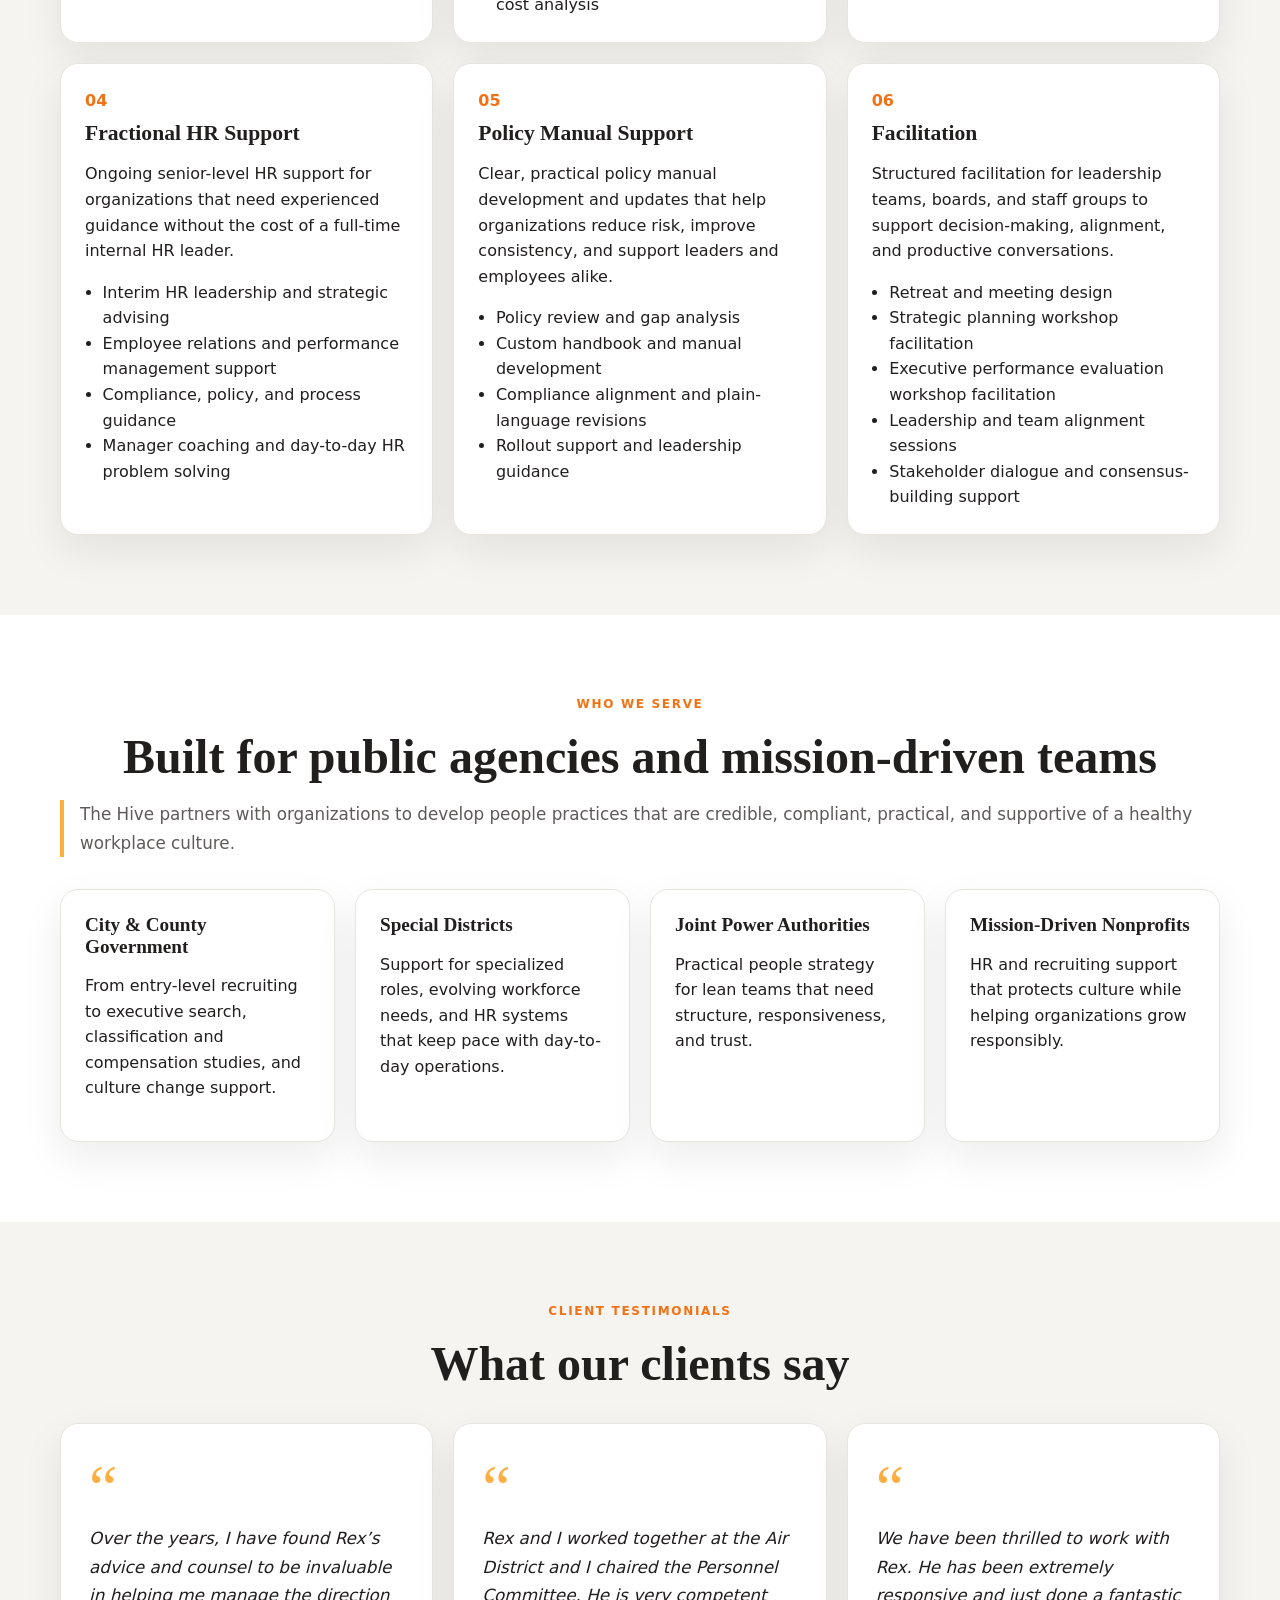
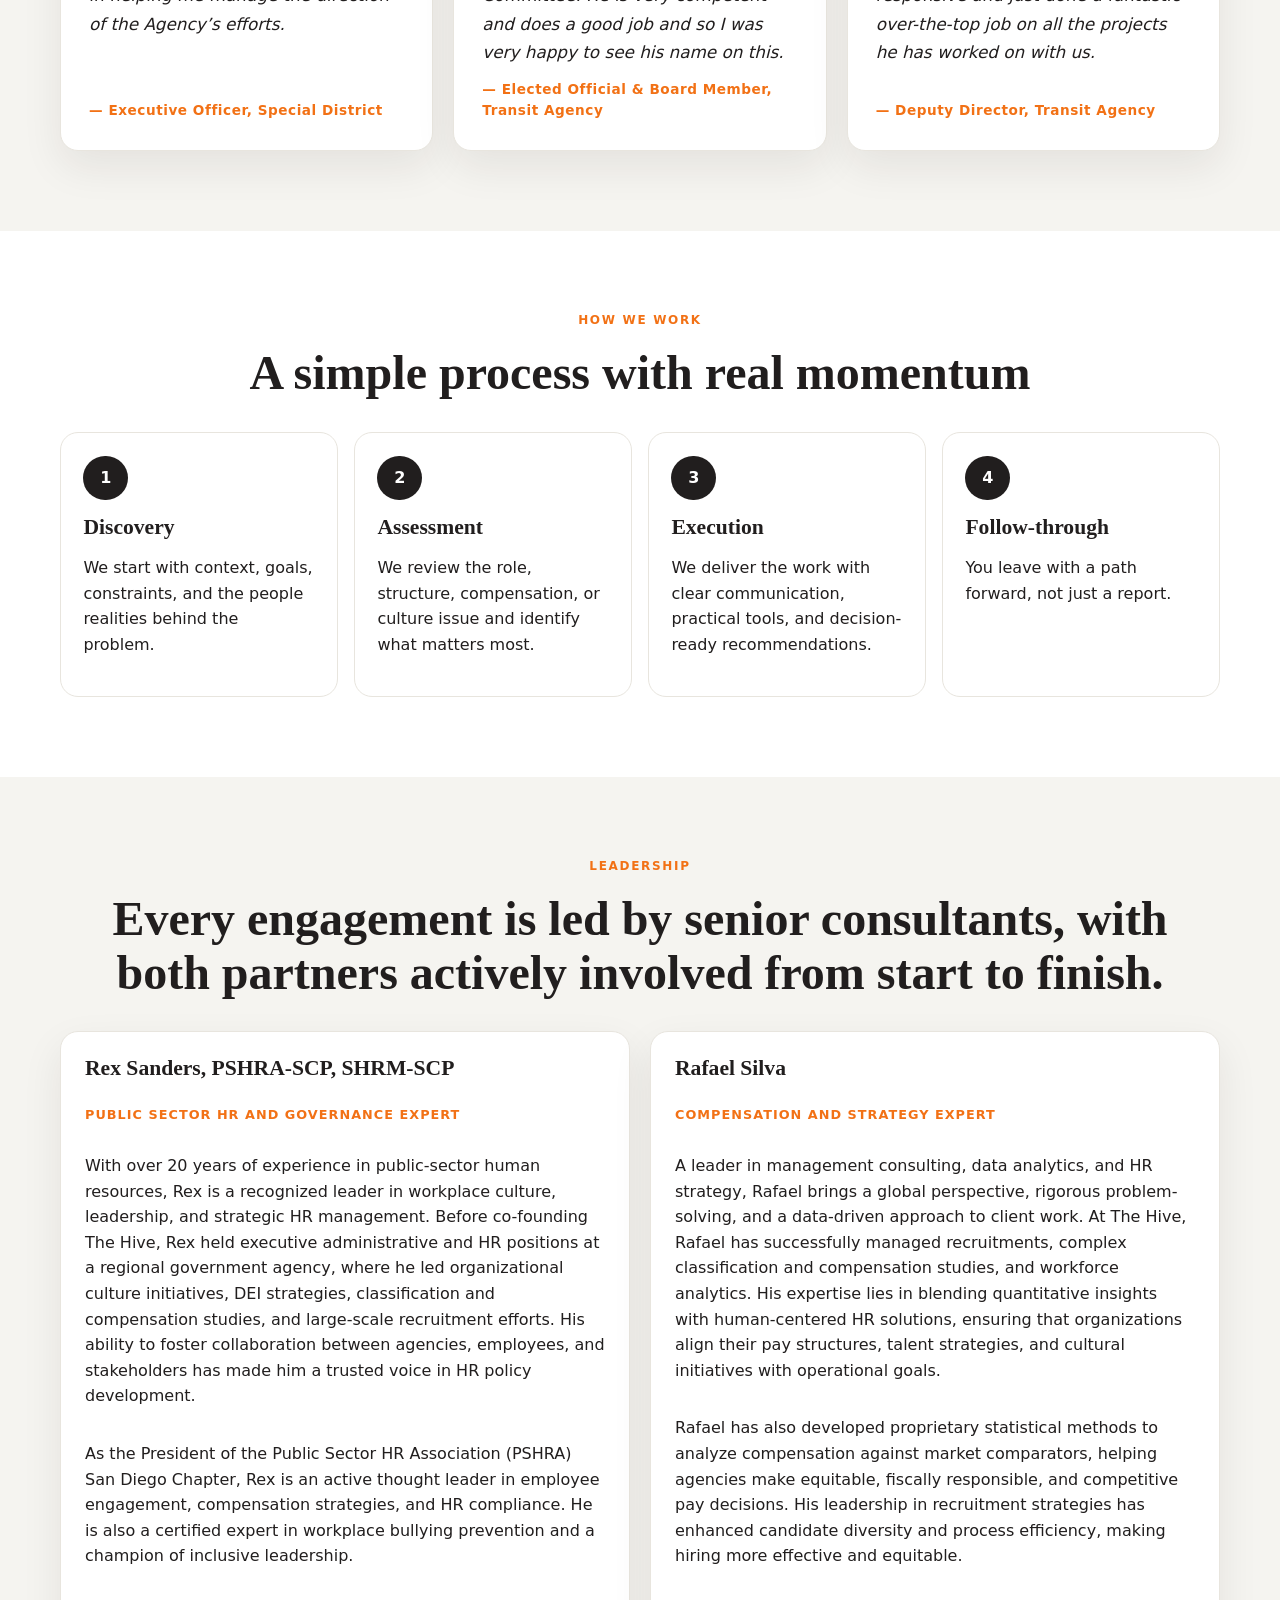
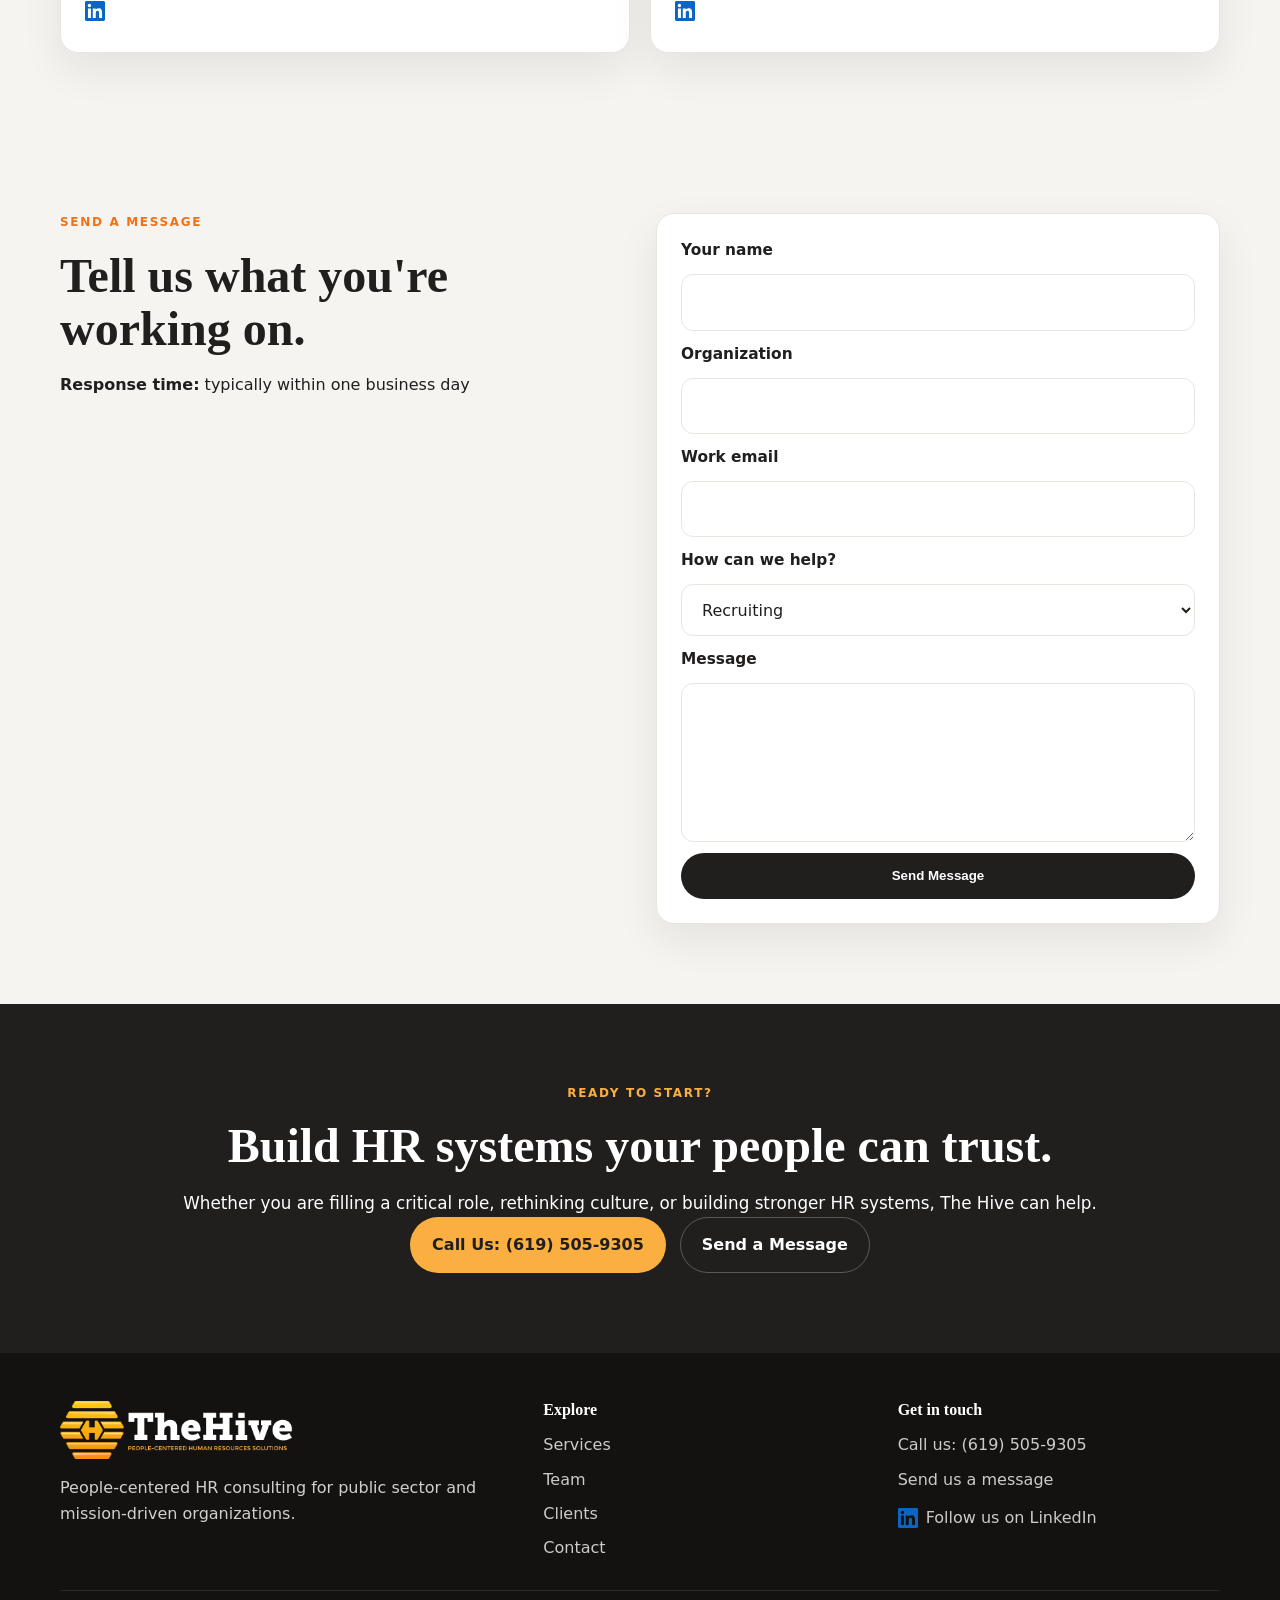
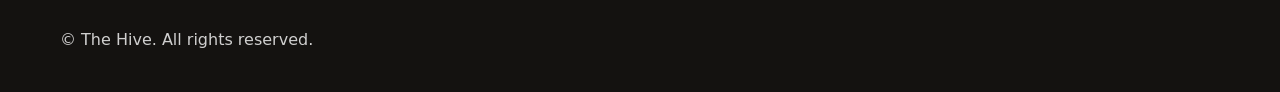
==== commit 5c8f2df1: "Update index.html" ====
--- a/index.html
+++ b/index.html
@@ -54,7 +54,7 @@
           </div>
           <div class="stat quote-card">
             <strong>People-centered strategy</strong>
-            <p>with practical execution and recommendations leaders can act on immediately.</p>
+            <span>with practical execution and recommendations leaders can act on immediately.</span>
           </div>
         </aside>
       </div>
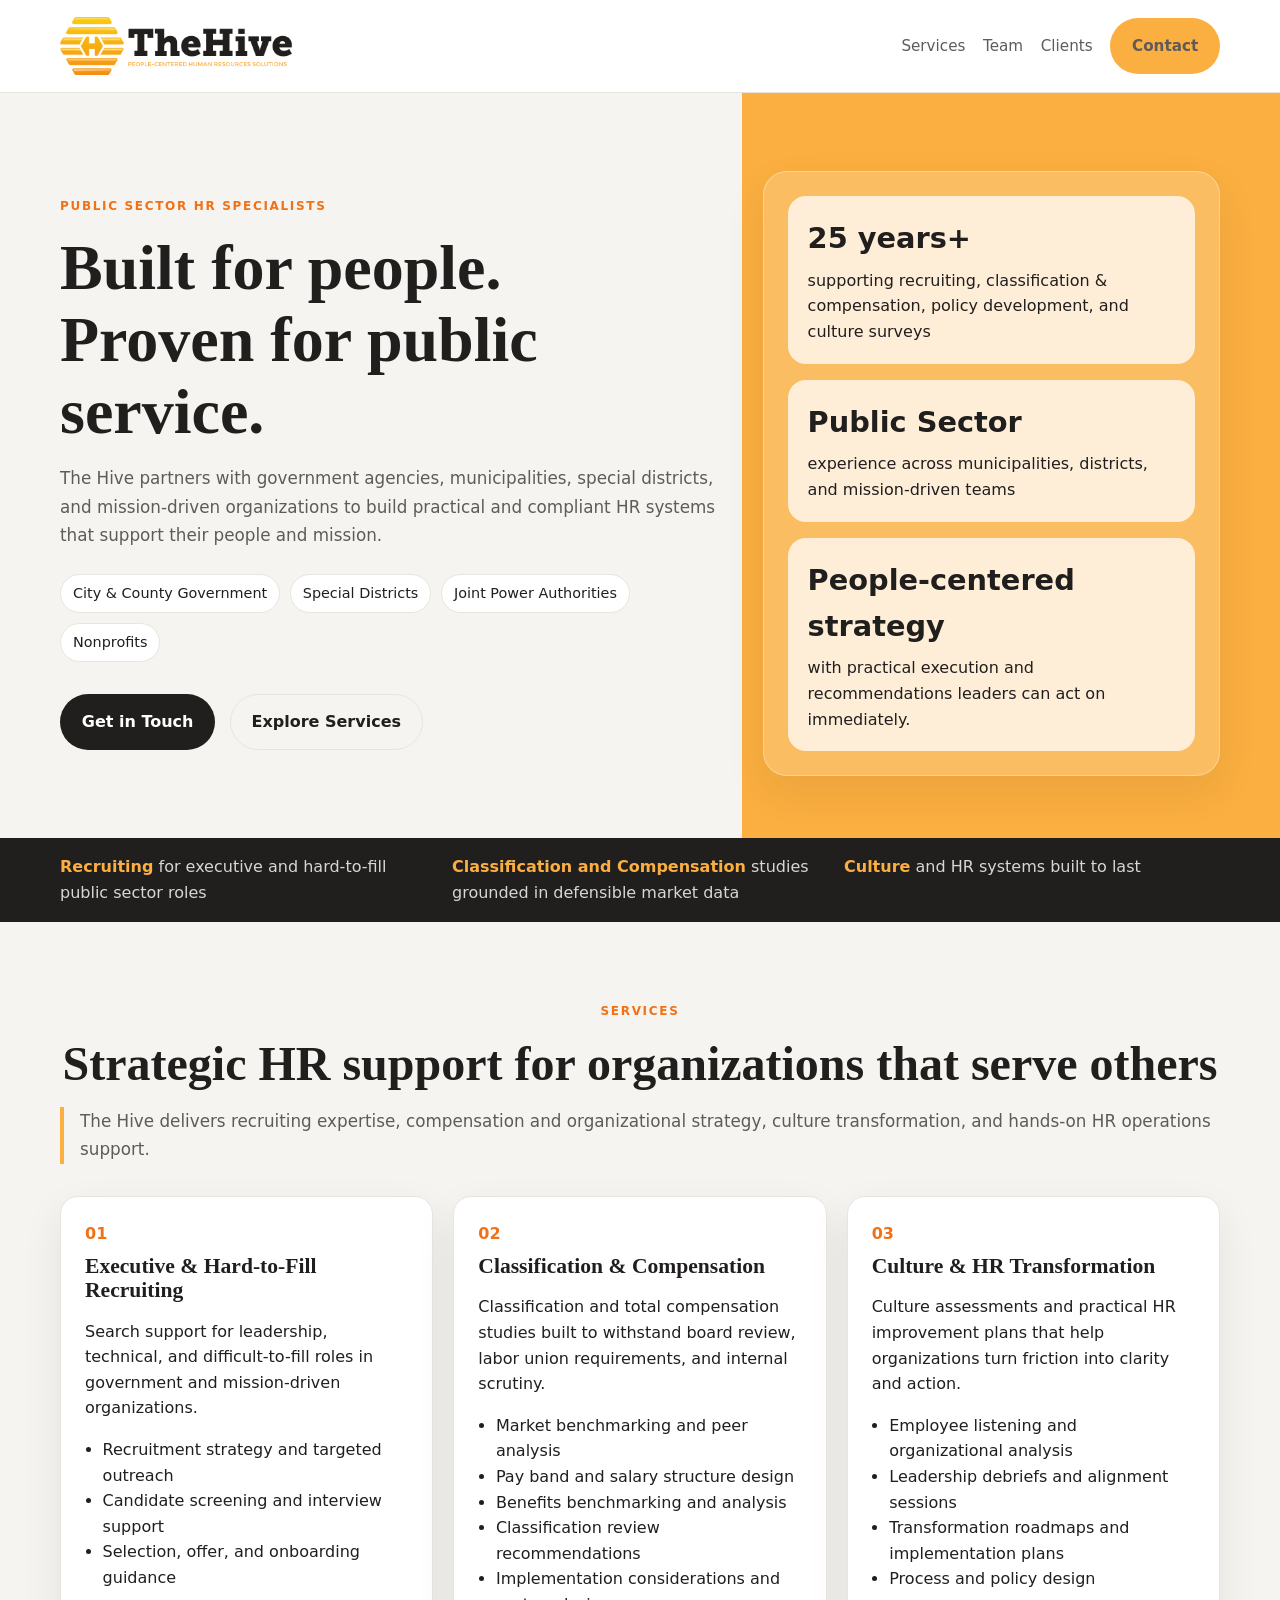
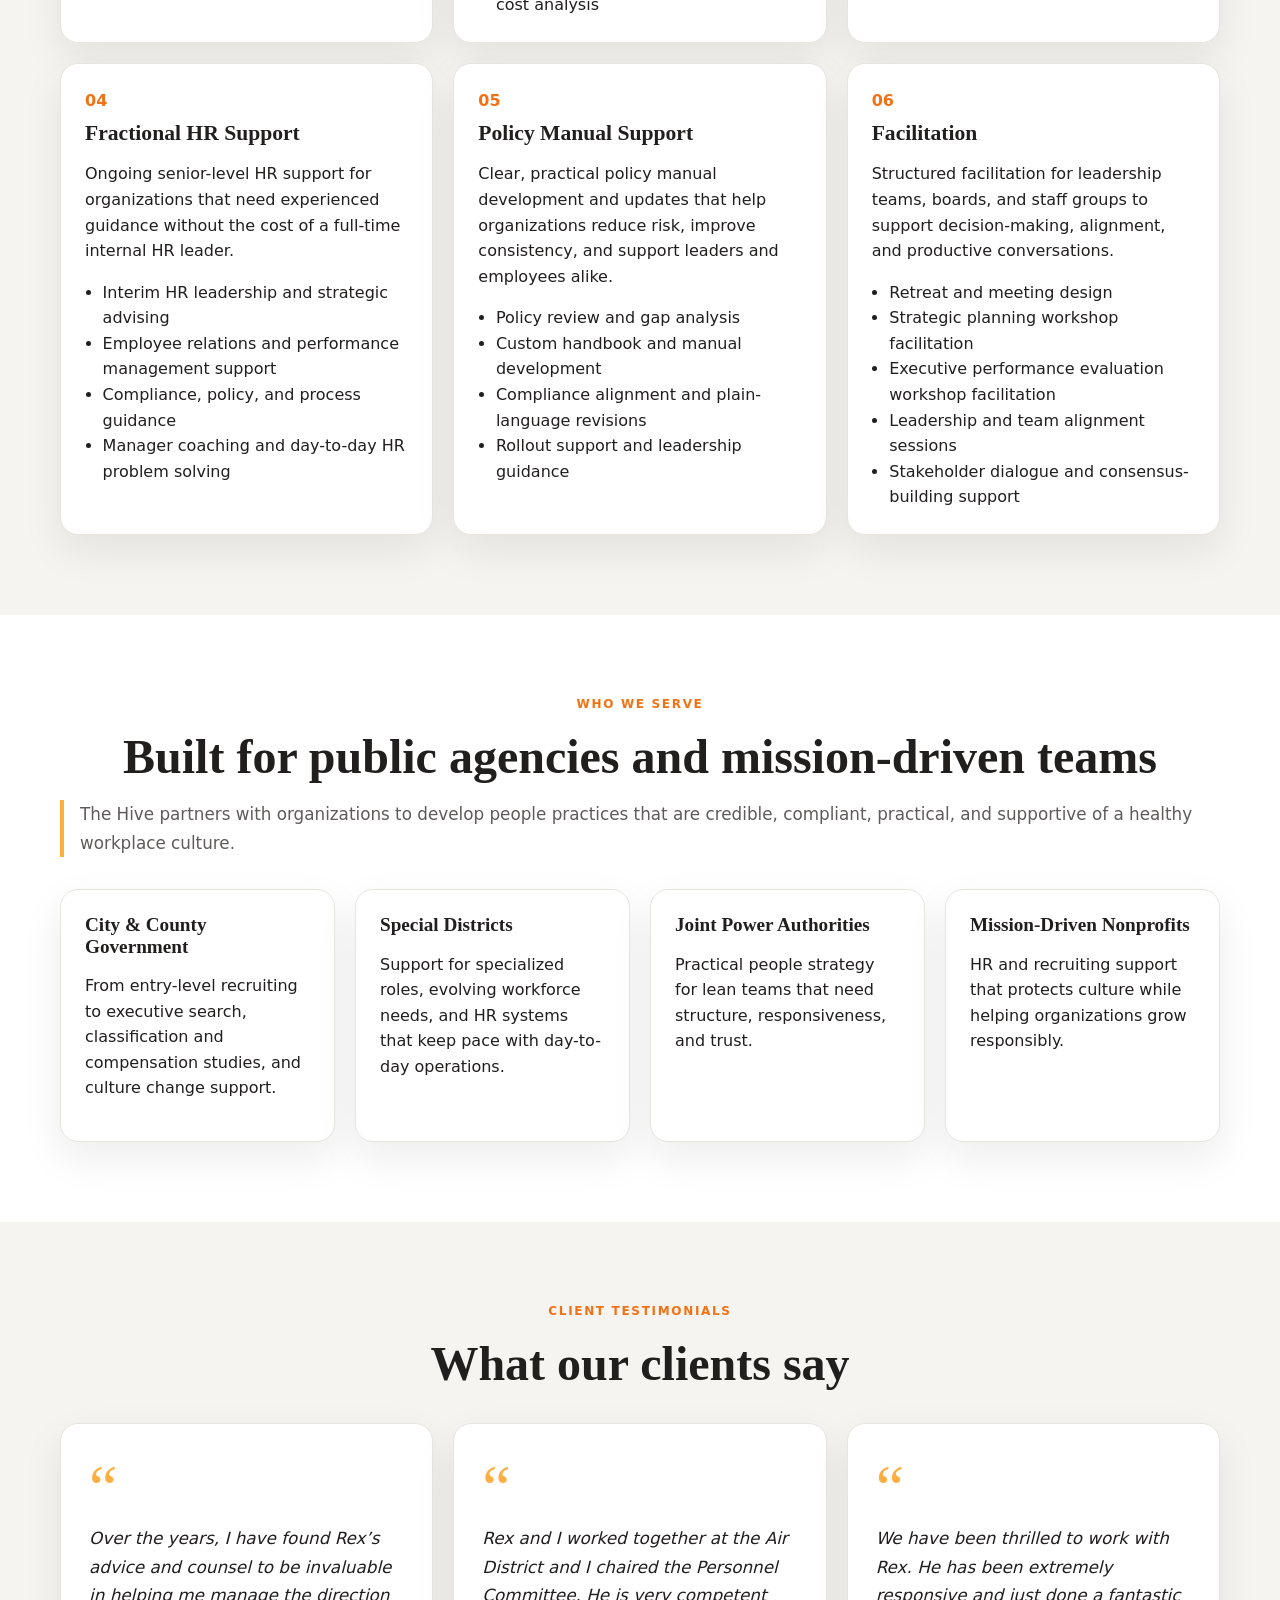
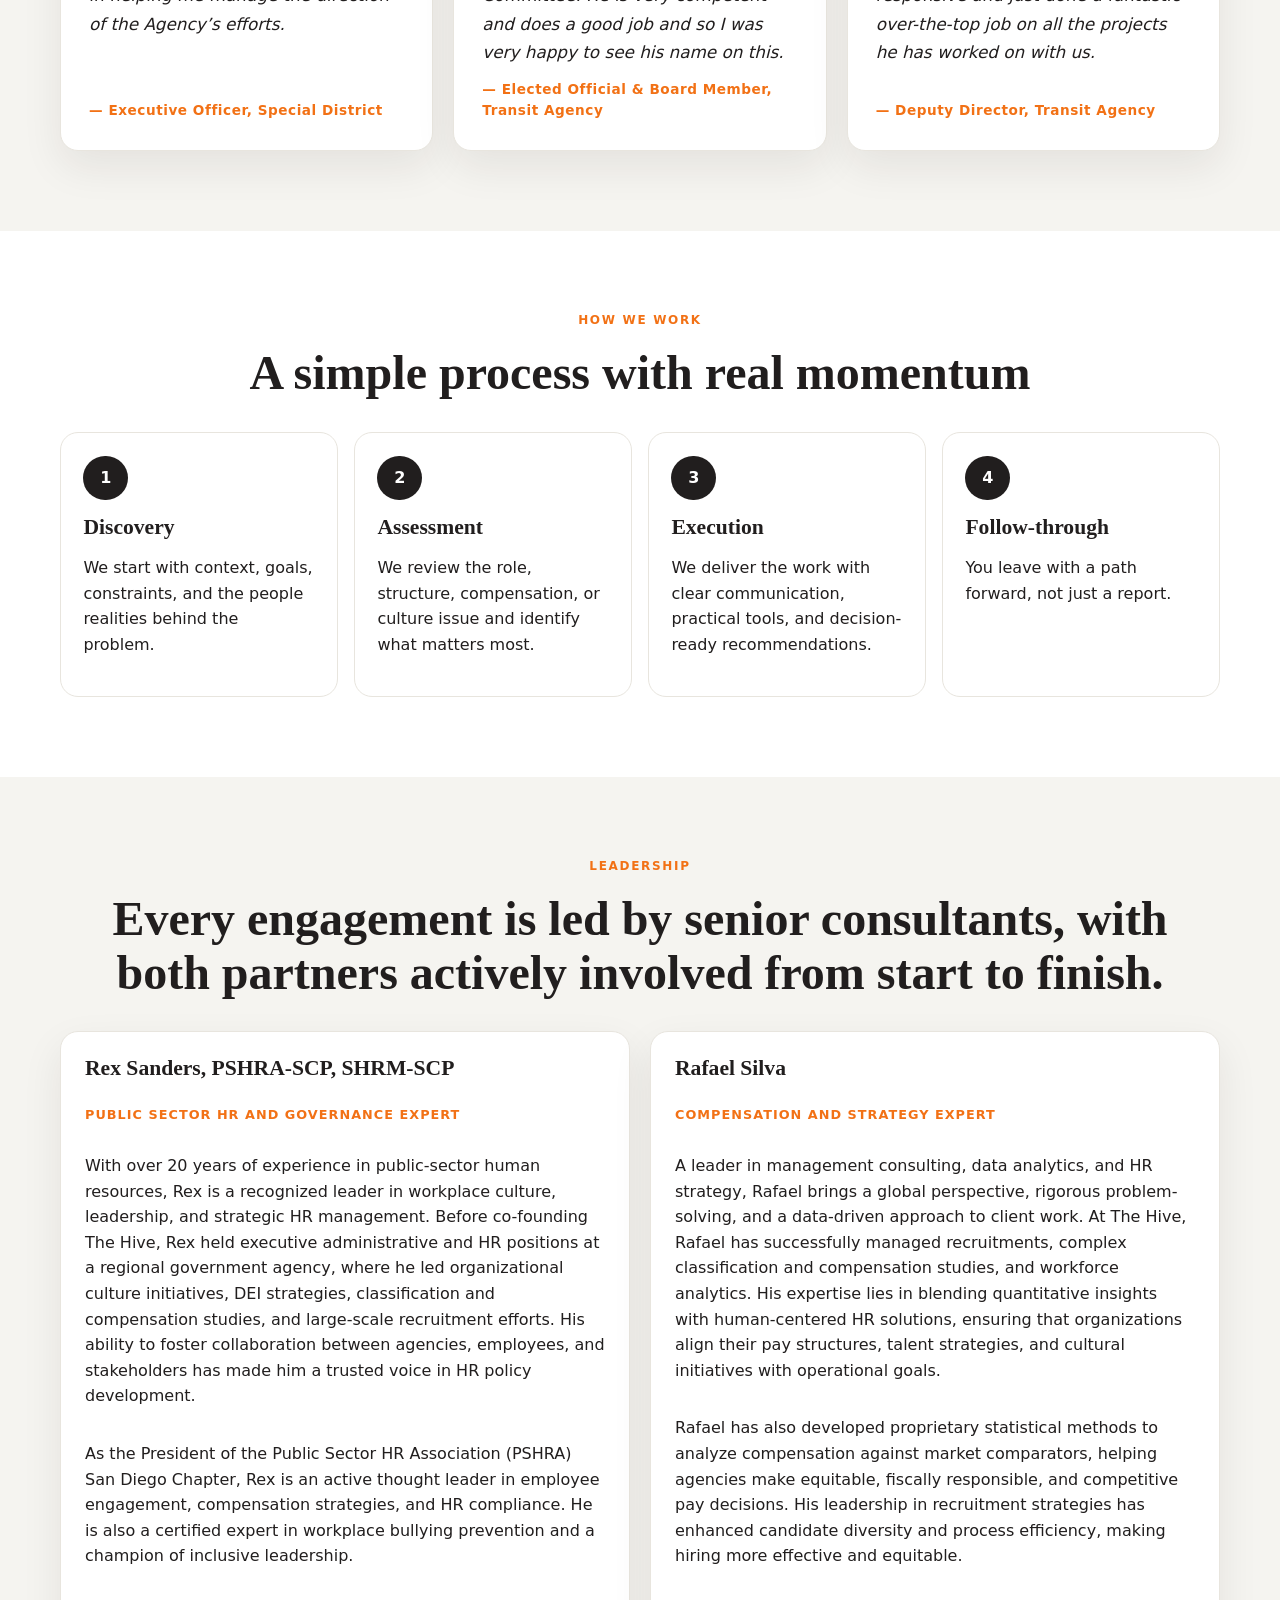
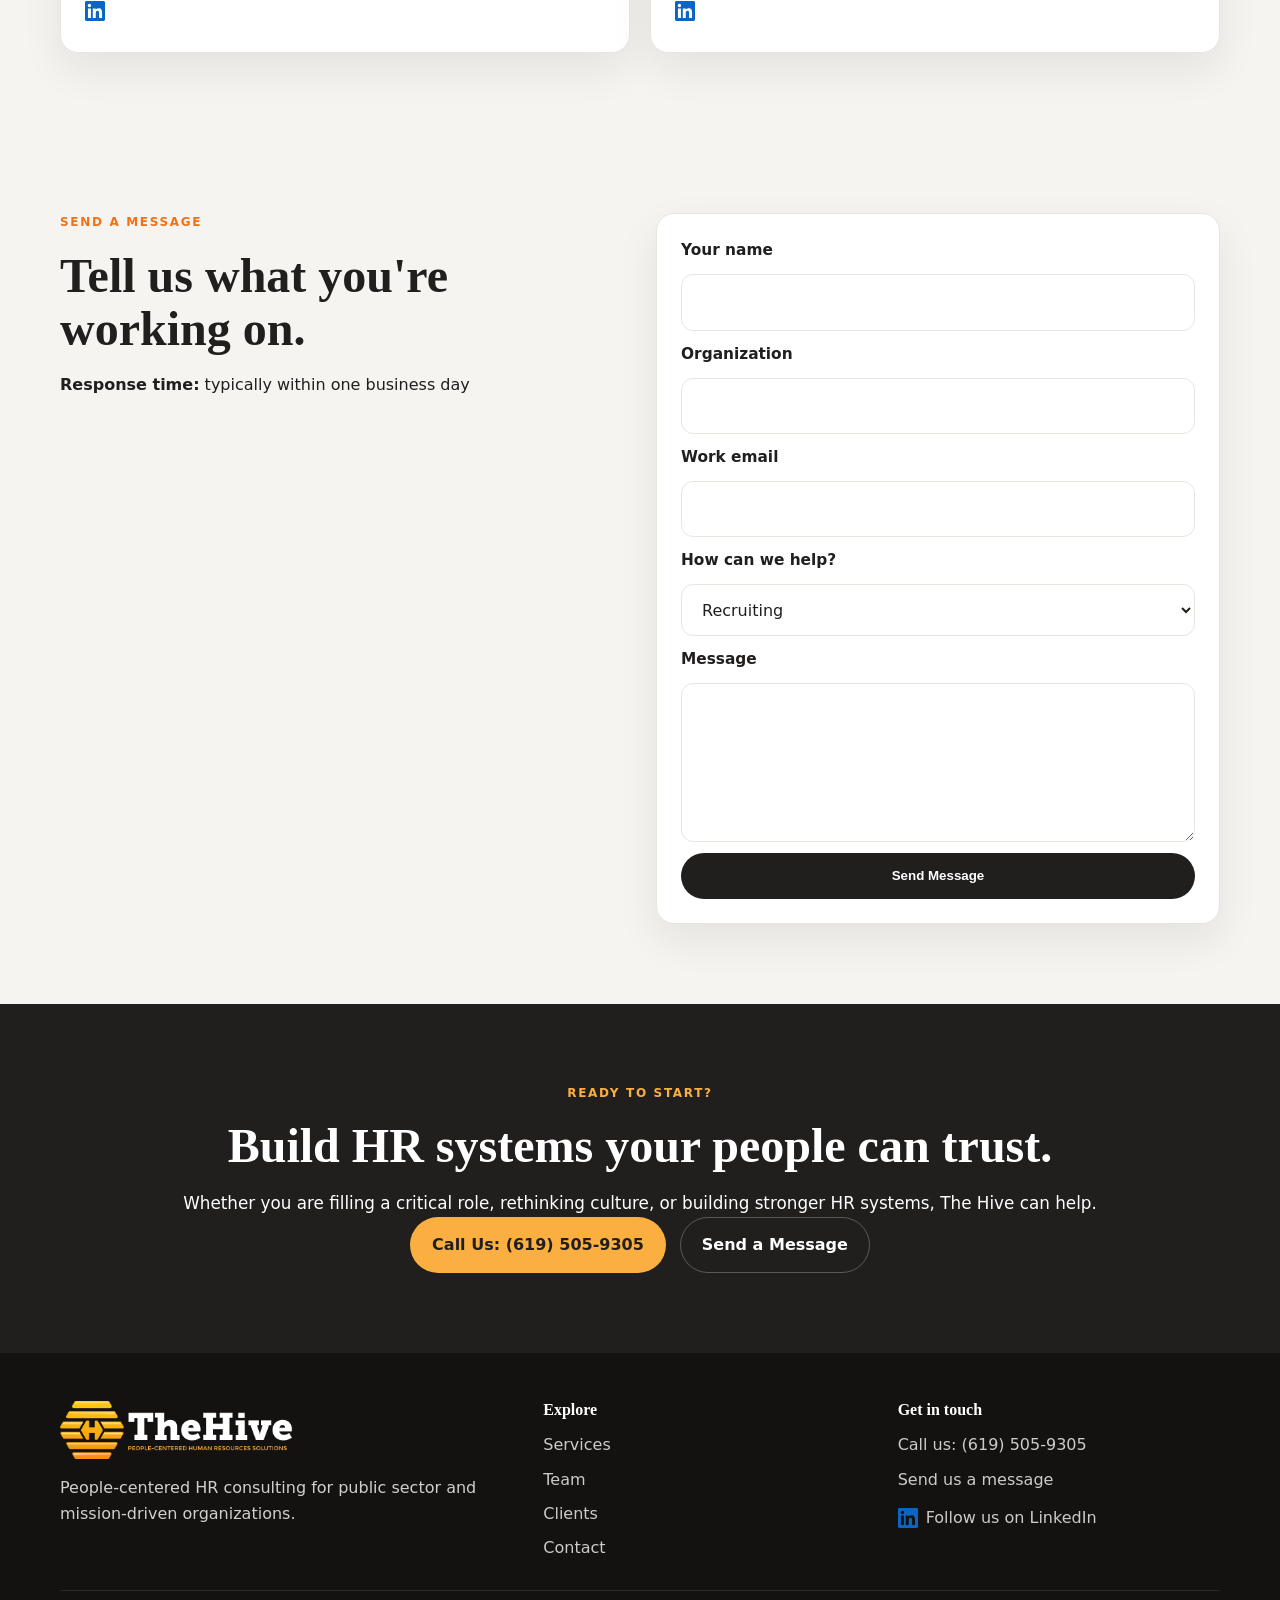
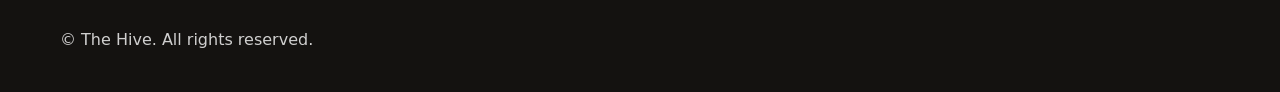
==== commit 81a1d965: "Update index.html" ====
--- a/index.html
+++ b/index.html
@@ -45,8 +45,8 @@
         </div>
         <aside class="hero-panel" aria-label="Highlights">
           <div class="stat">
-            <strong>25+</strong>
-            <span>years supporting recruiting, classification & compensation, policy development, and culture surveys</span>
+            <strong>25 years+</strong>
+            <span>supporting recruiting, classification & compensation, policy development, and culture surveys</span>
           </div>
           <div class="stat">
             <strong>Public Sector</strong>
@@ -256,7 +256,7 @@
           <form name="contact" method="POST" data-netlify="true" netlify-honeypot="bot-field" action="/thanks.html" class="contact-form">
             <input type="hidden" name="form-name" value="contact">
             <p class="bot-field-wrapper" aria-hidden="true">
-              <label>Don’t fill this out if you’re human: <input name="bot-field" tabindex="-1" autocomplete="off"></label>
+              <label>Bots: <input name="bot-field" tabindex="-1" autocomplete="off"></label>
             </p>
 
             <label for="name">Your name</label>
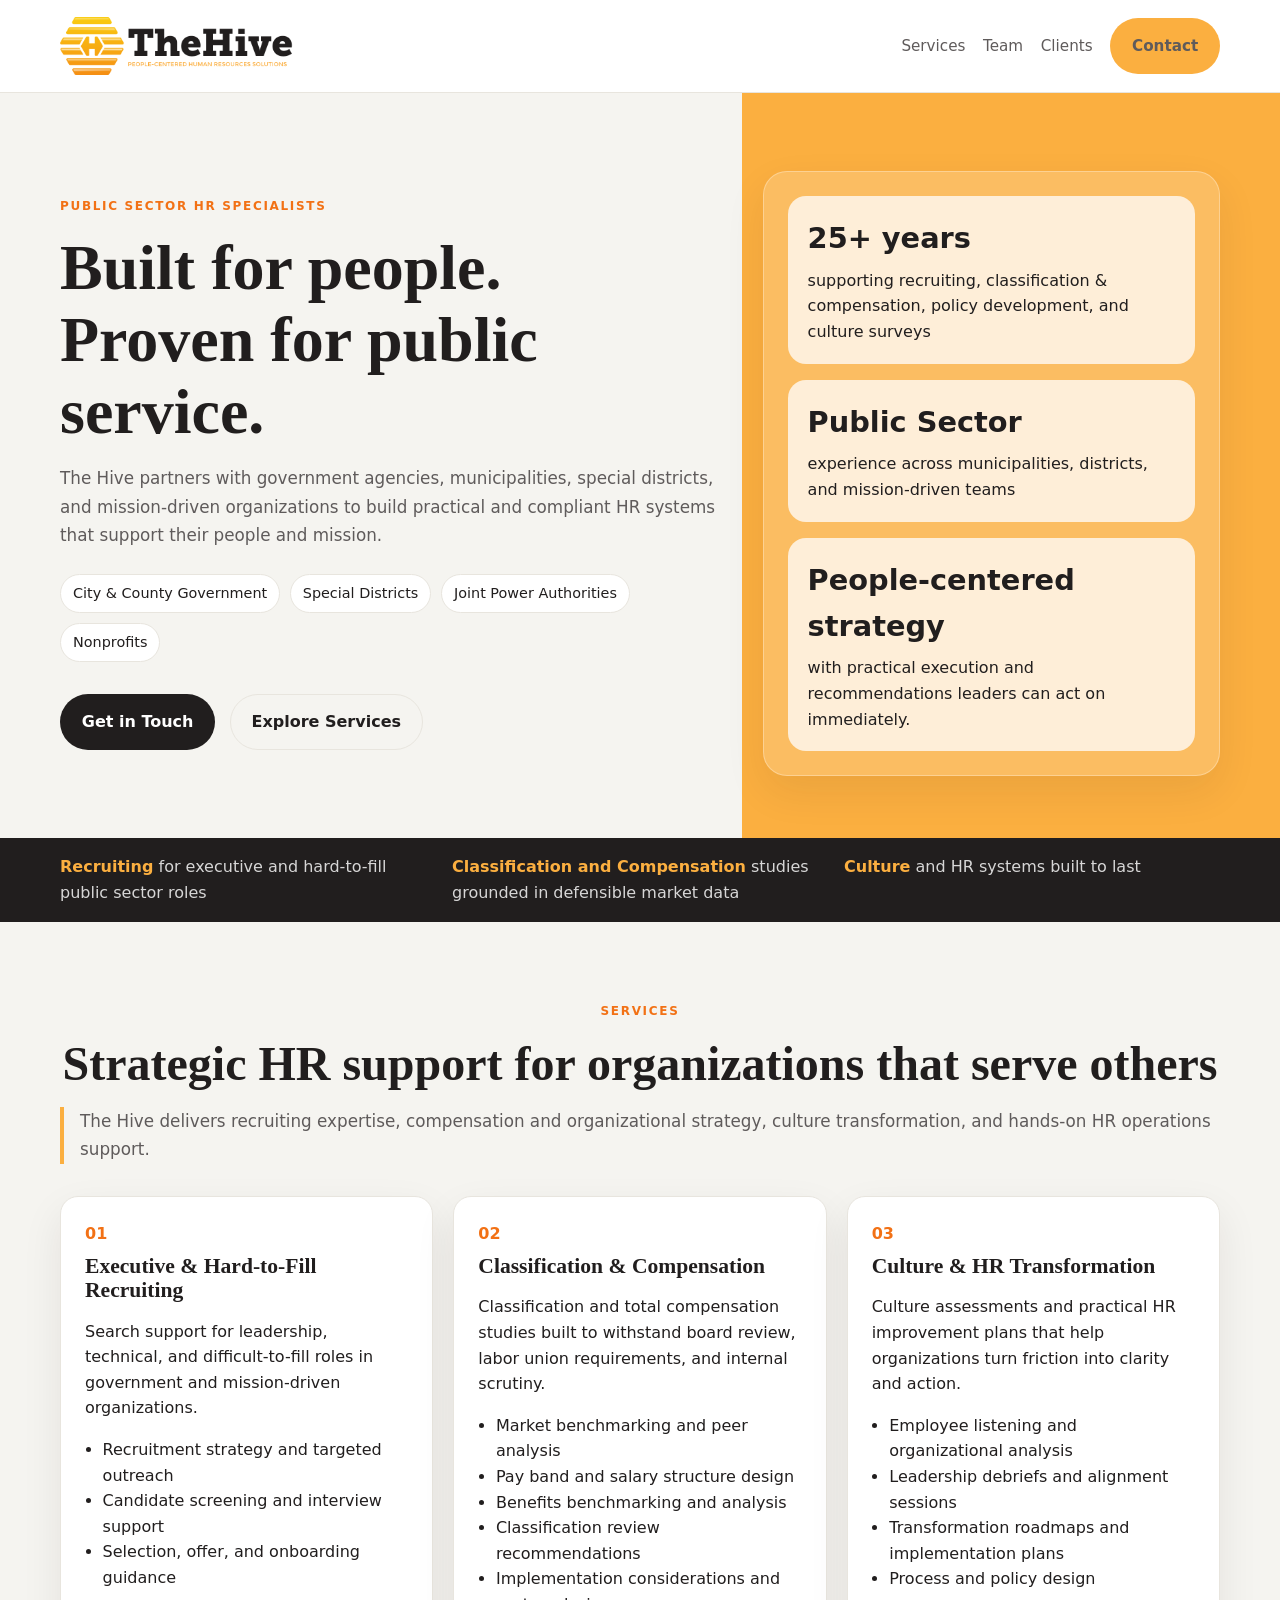
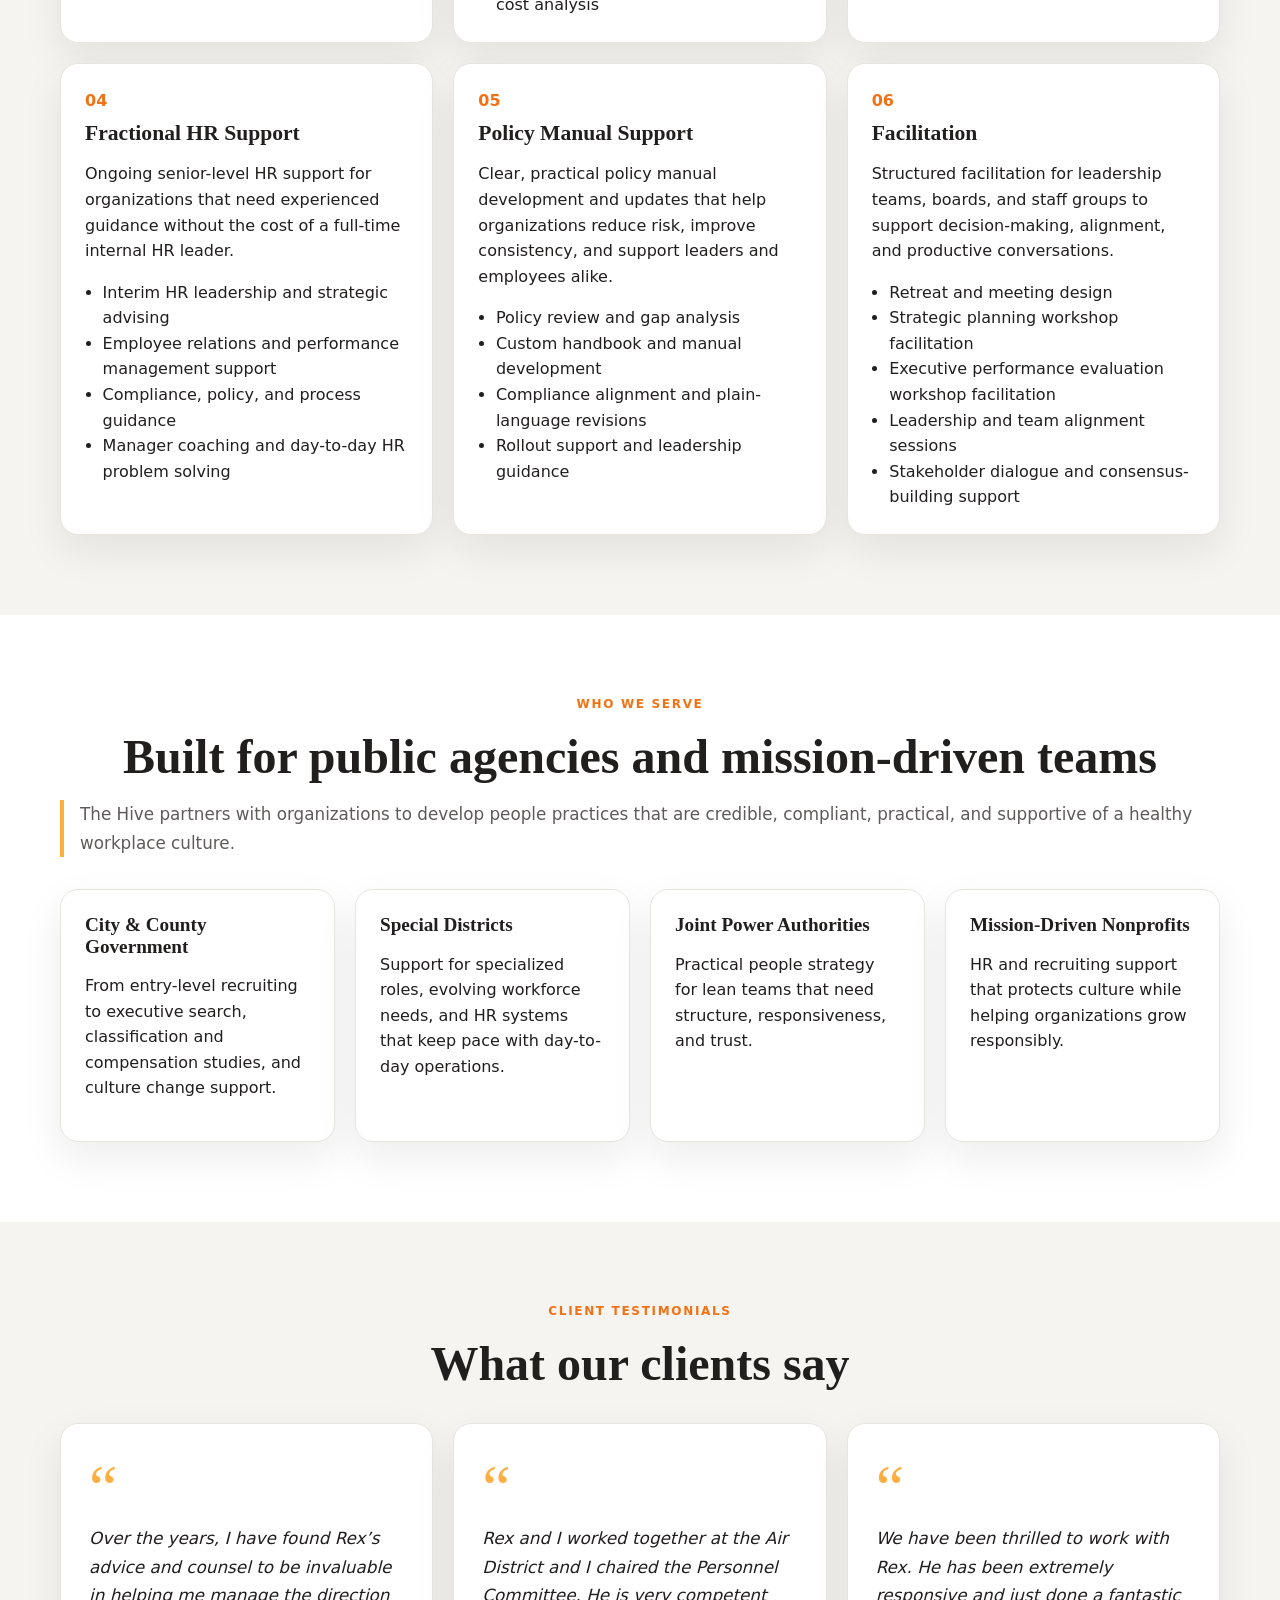
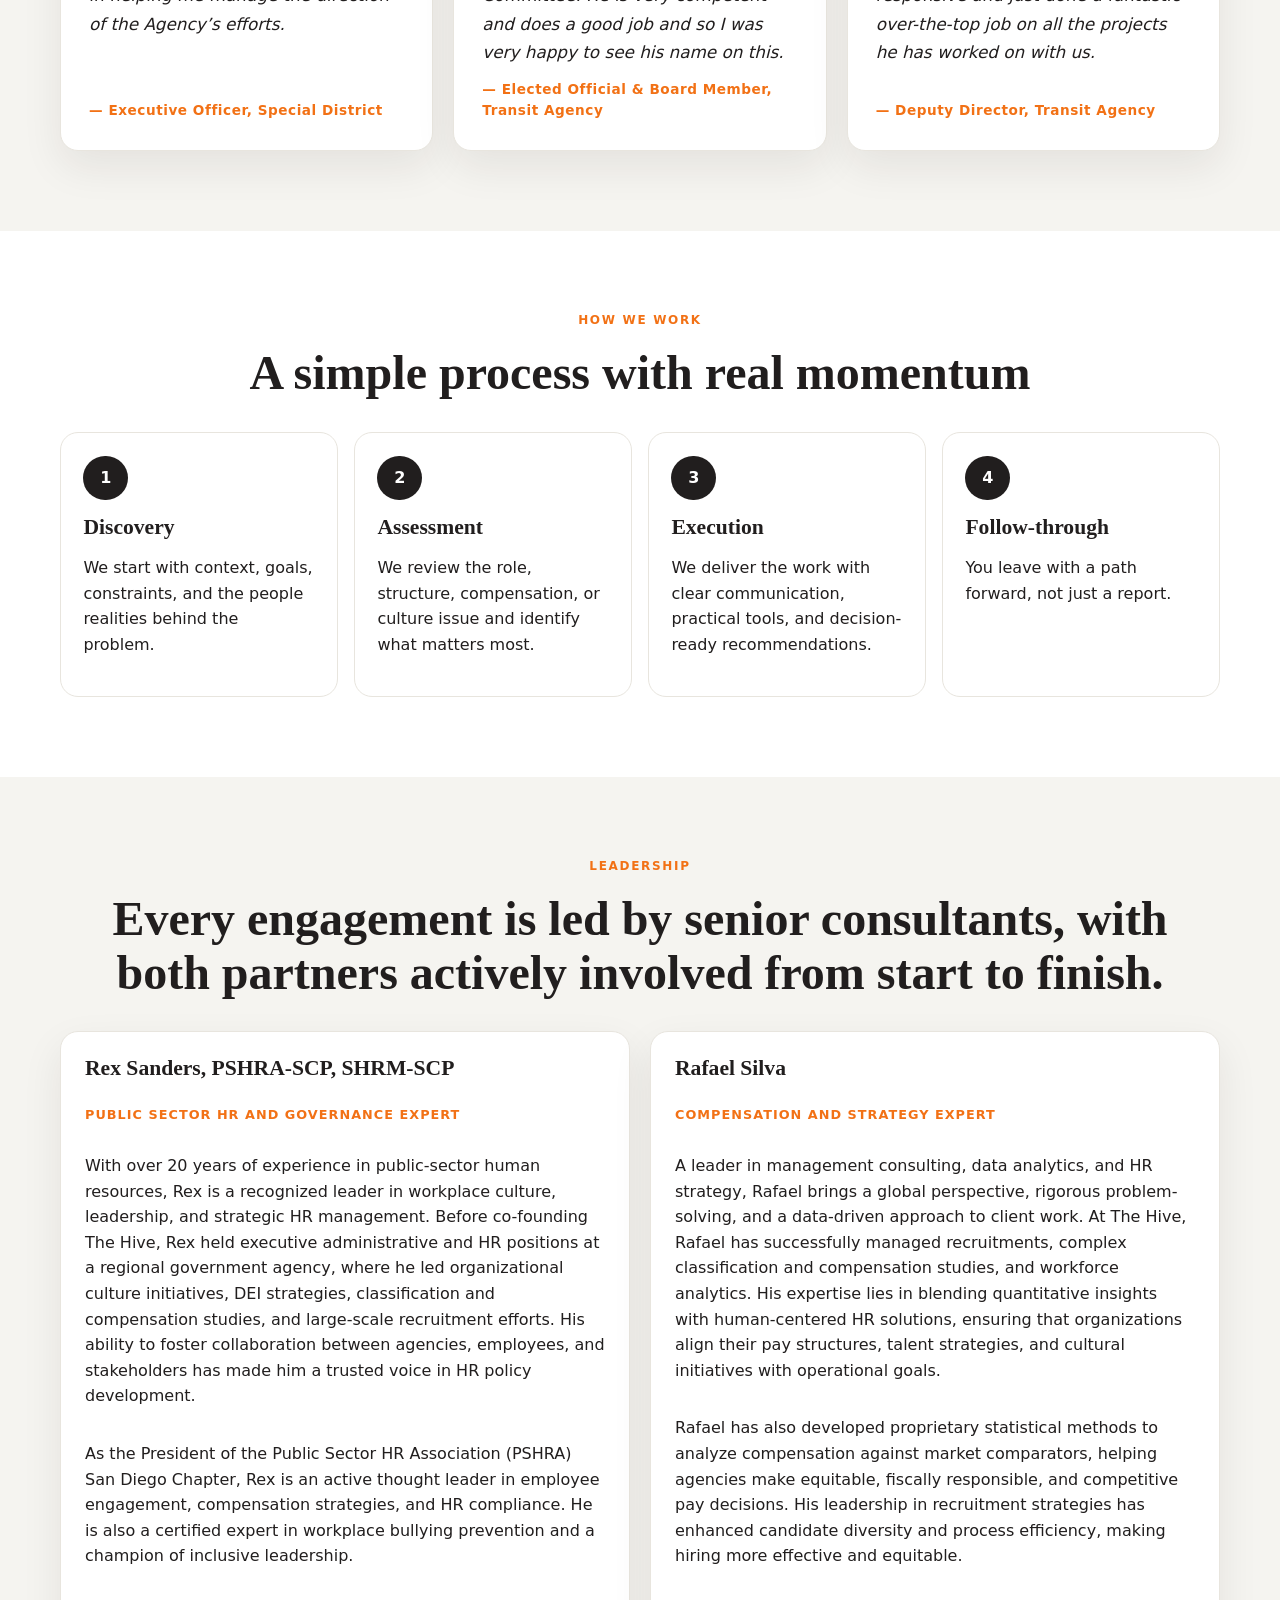
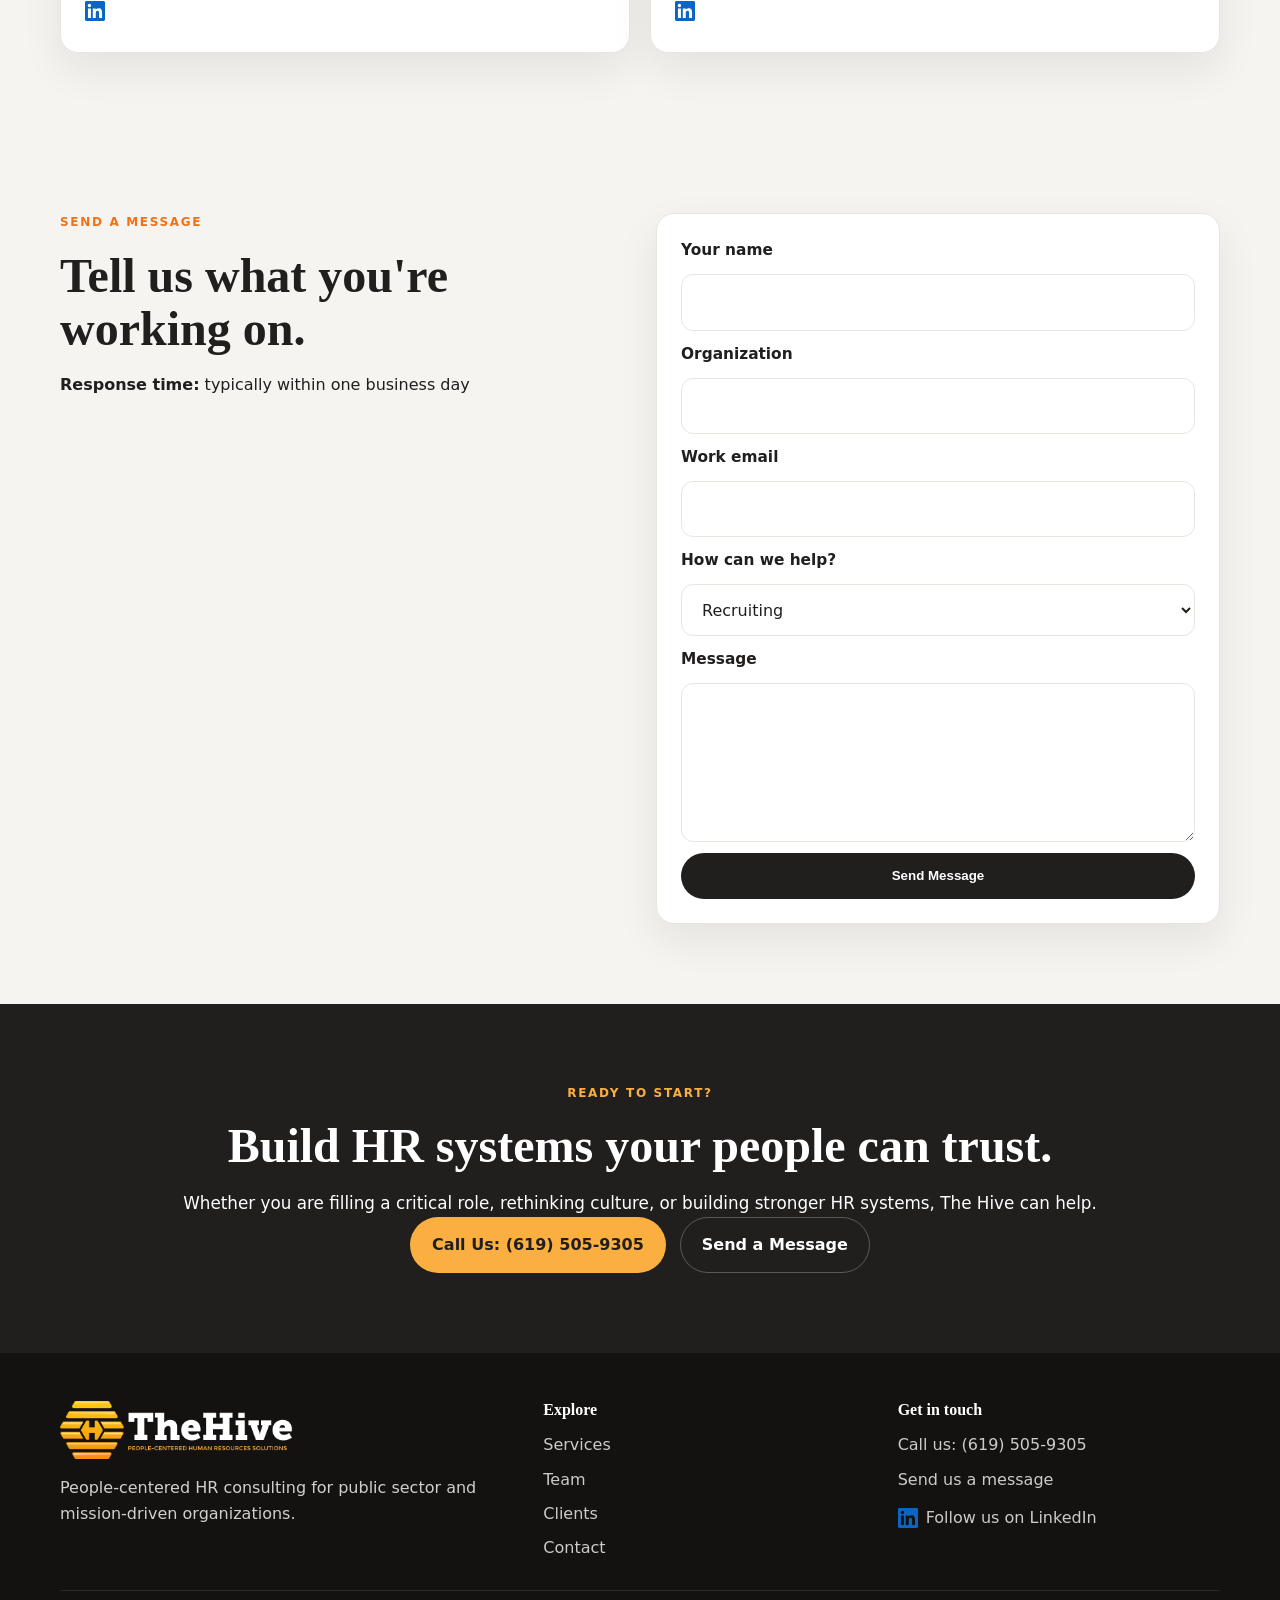
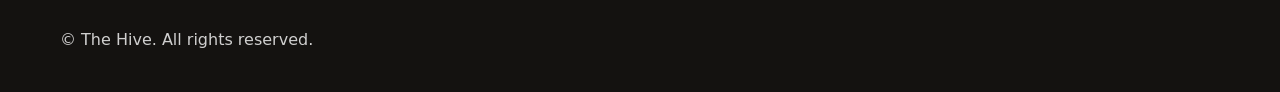
==== commit 50faaee8: "Update index.html" ====
--- a/index.html
+++ b/index.html
@@ -45,7 +45,7 @@
         </div>
         <aside class="hero-panel" aria-label="Highlights">
           <div class="stat">
-            <strong>25 years+</strong>
+            <strong>25+ years</strong>
             <span>supporting recruiting, classification & compensation, policy development, and culture surveys</span>
           </div>
           <div class="stat">
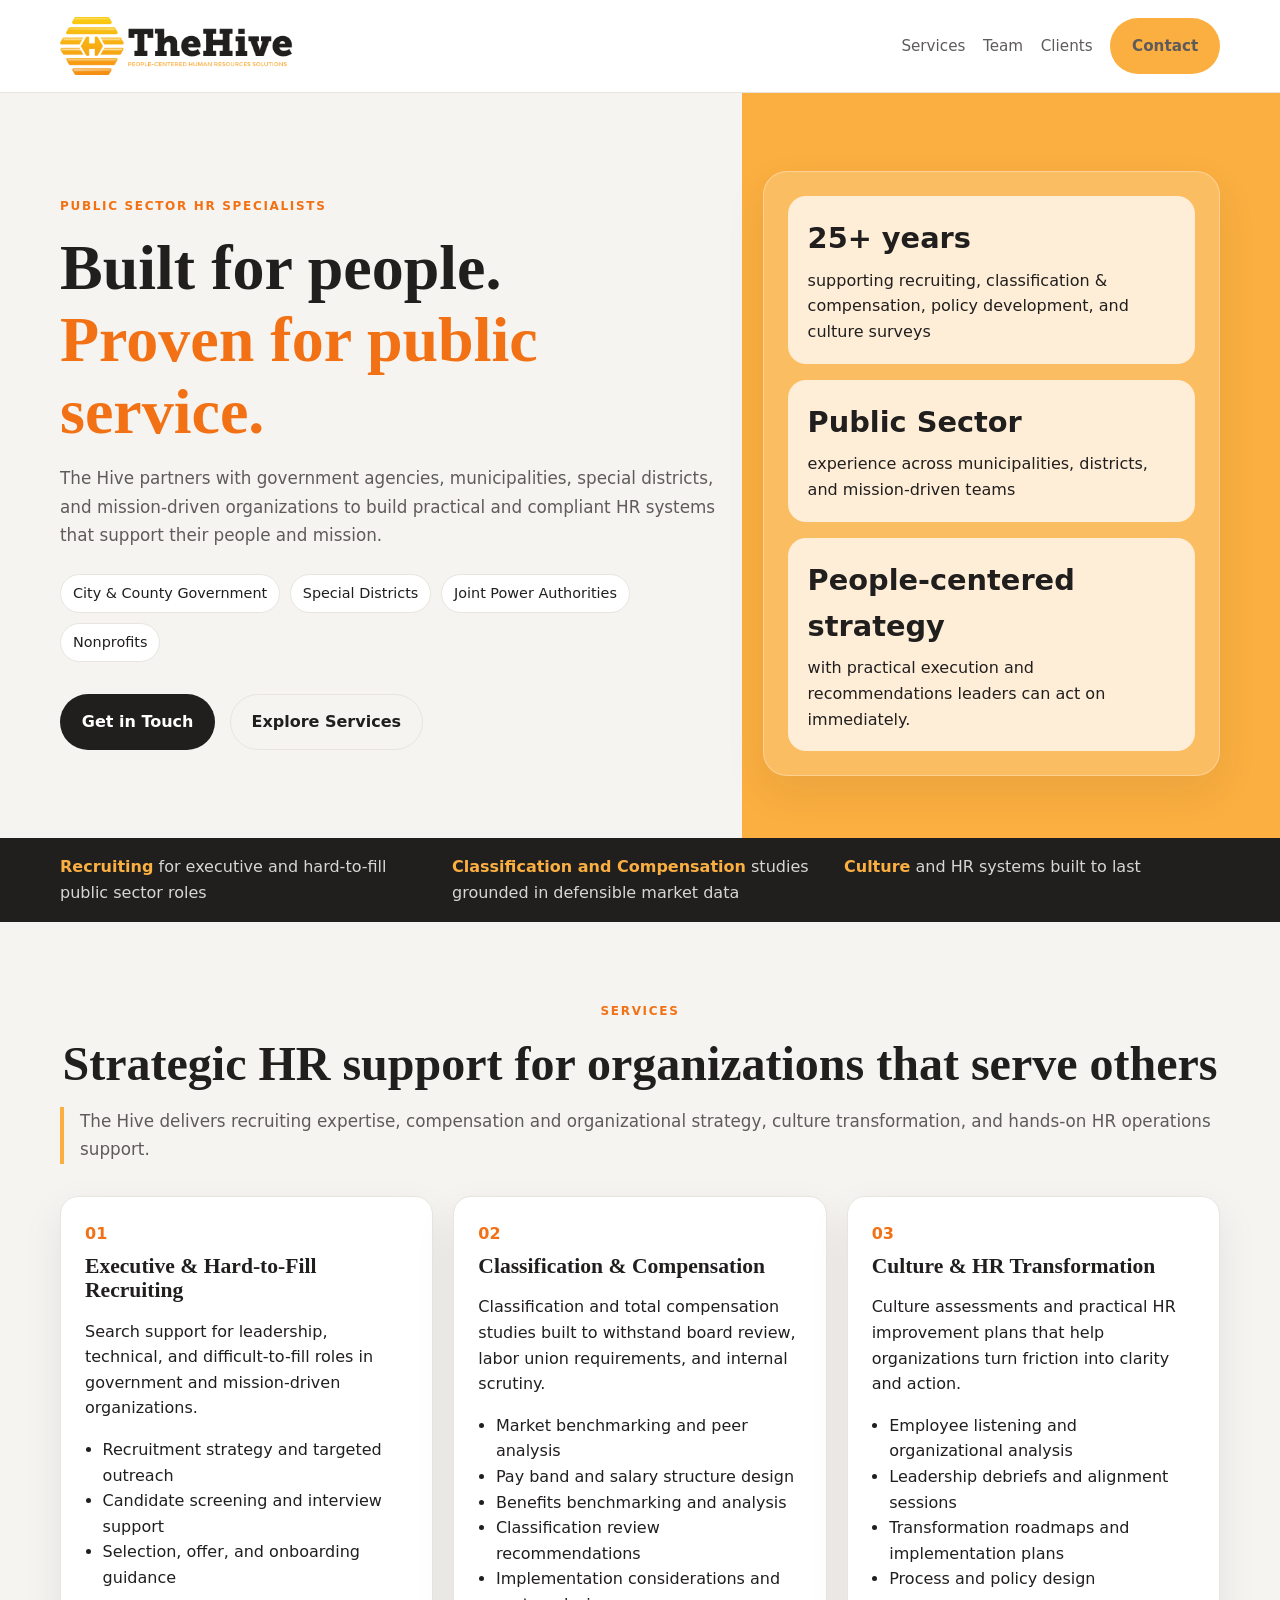
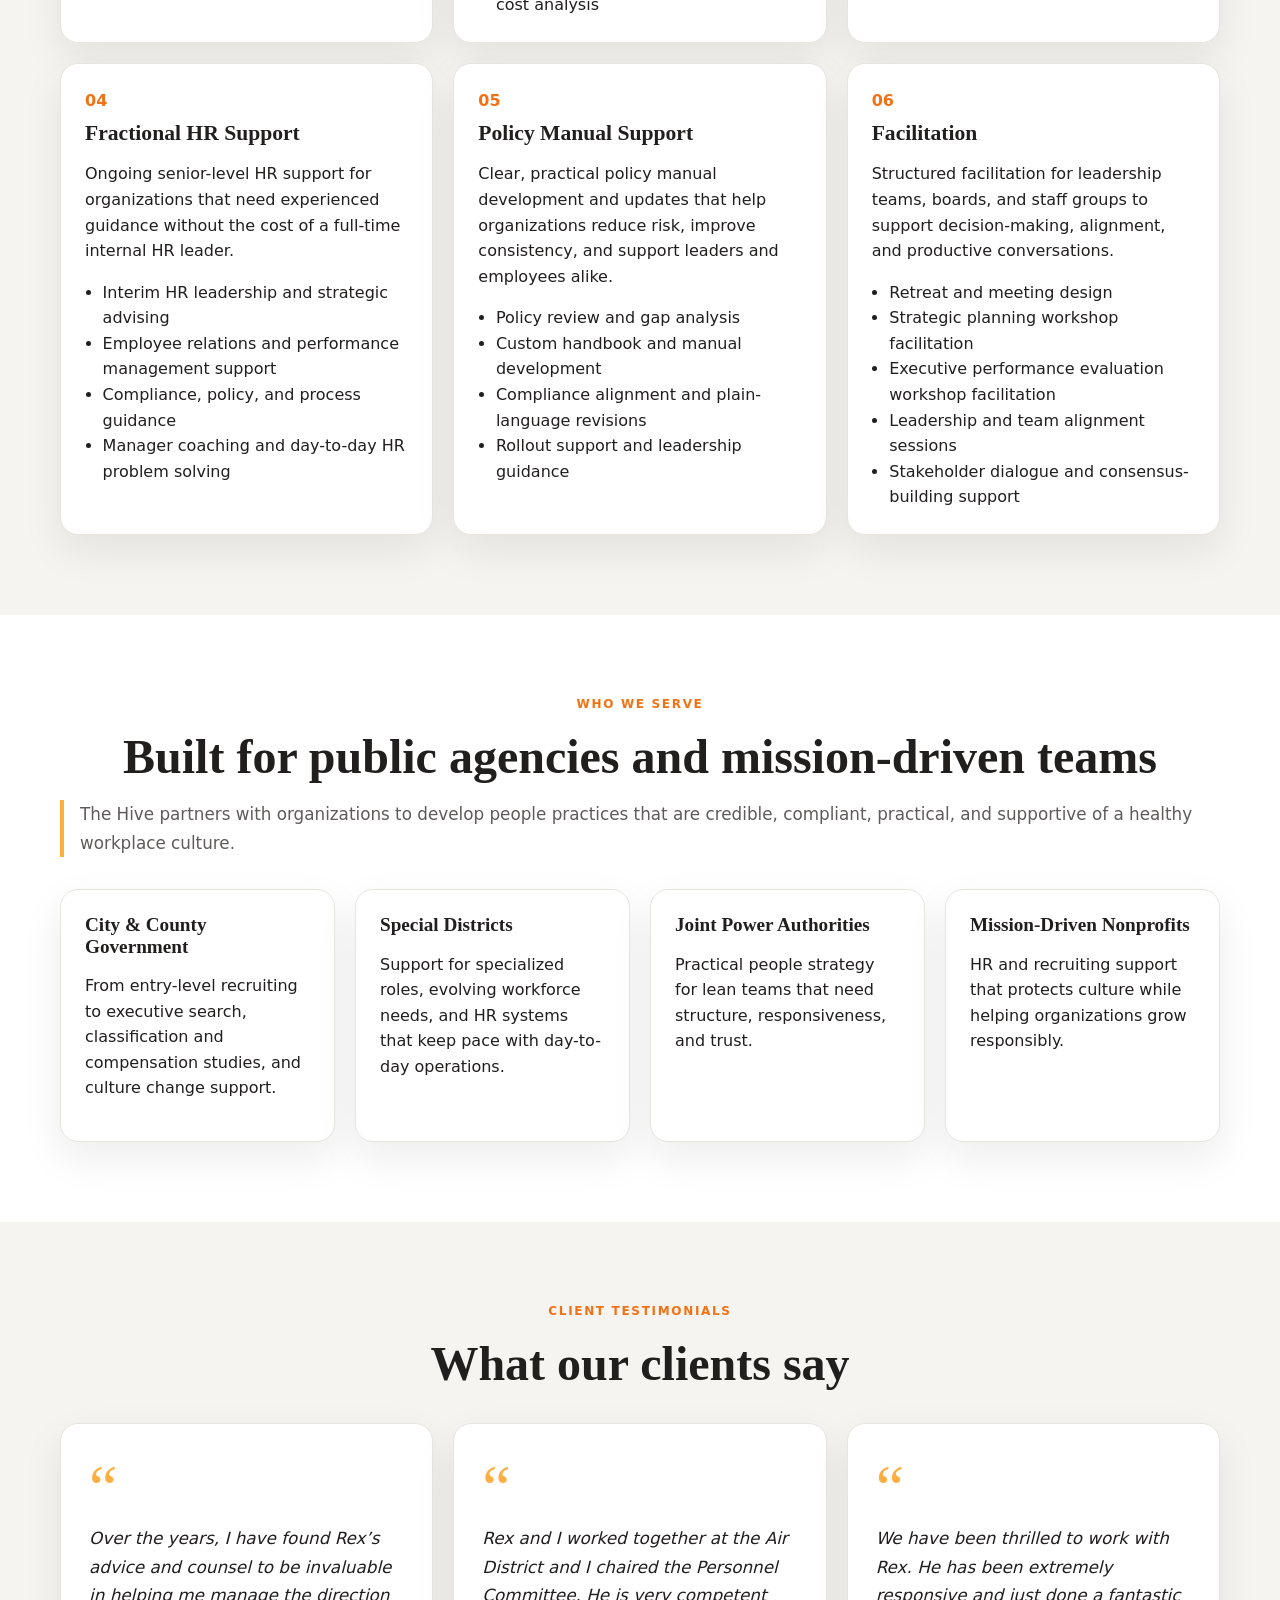
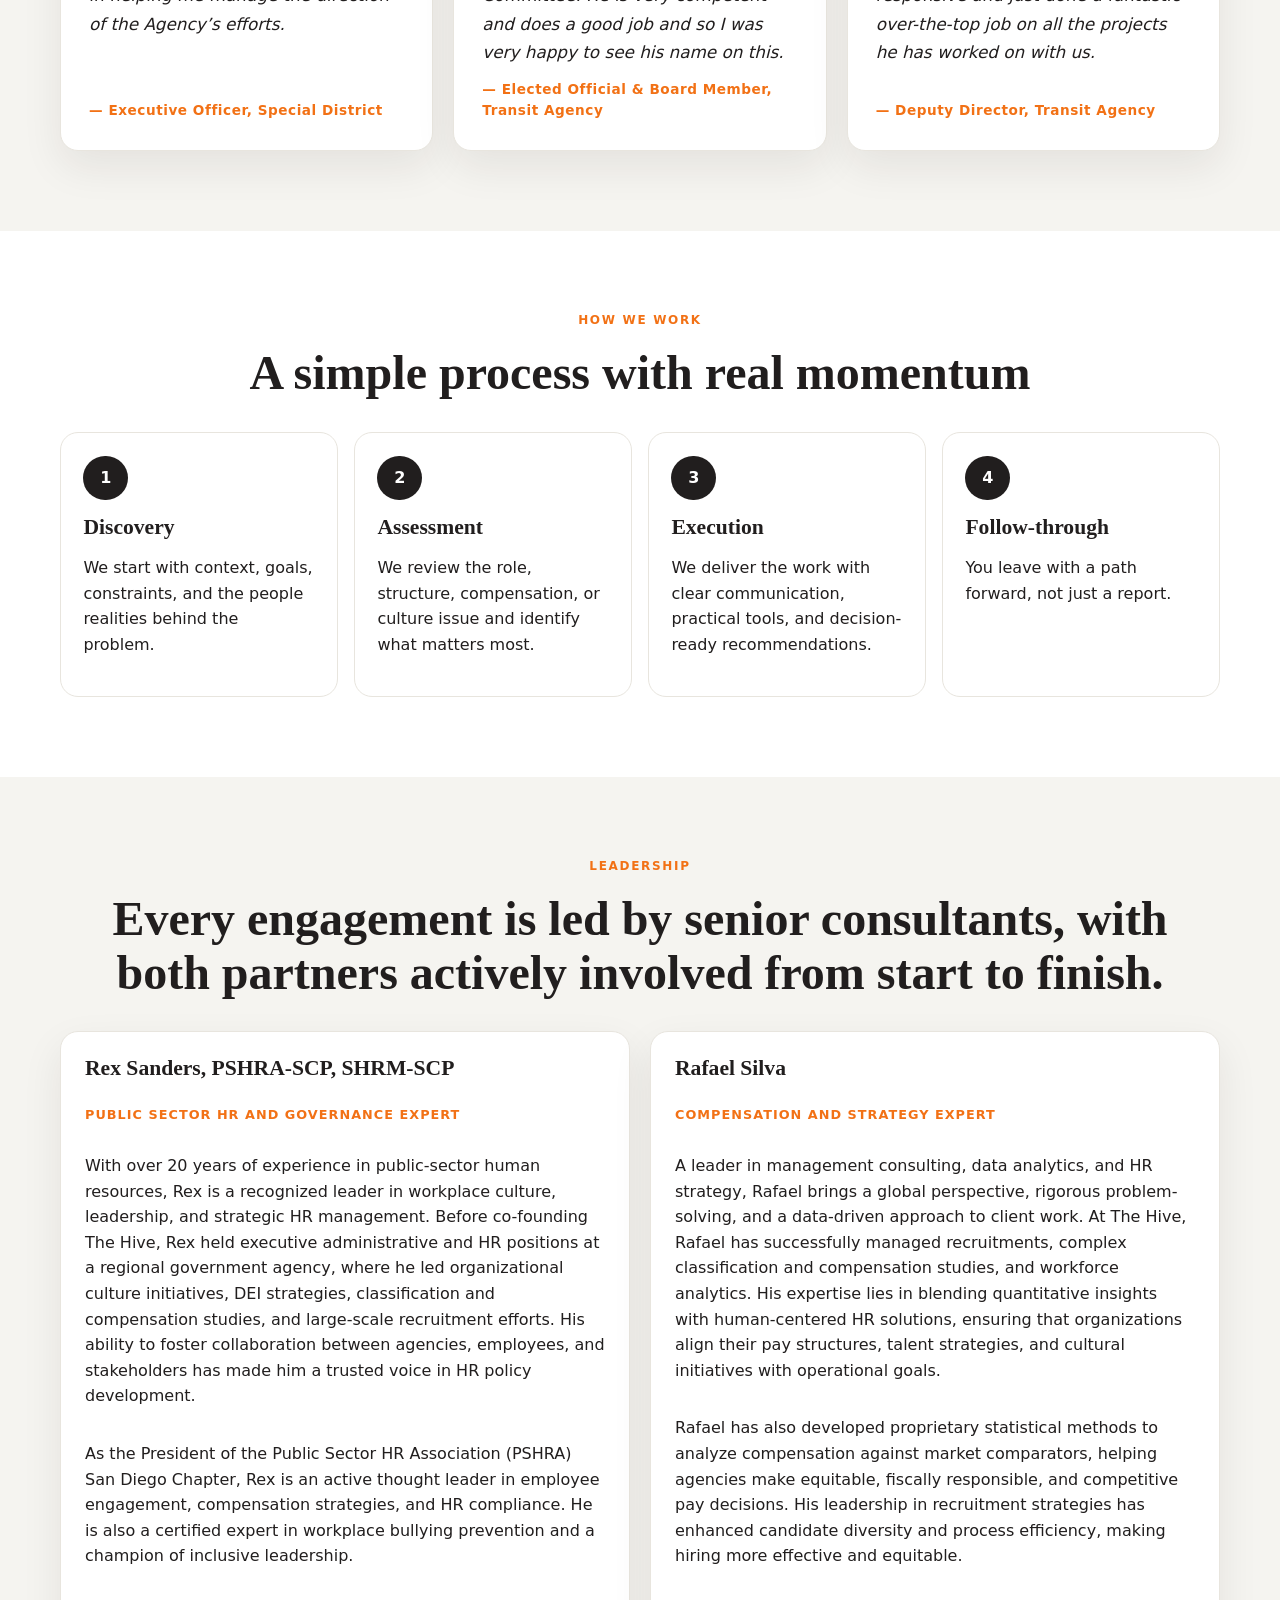
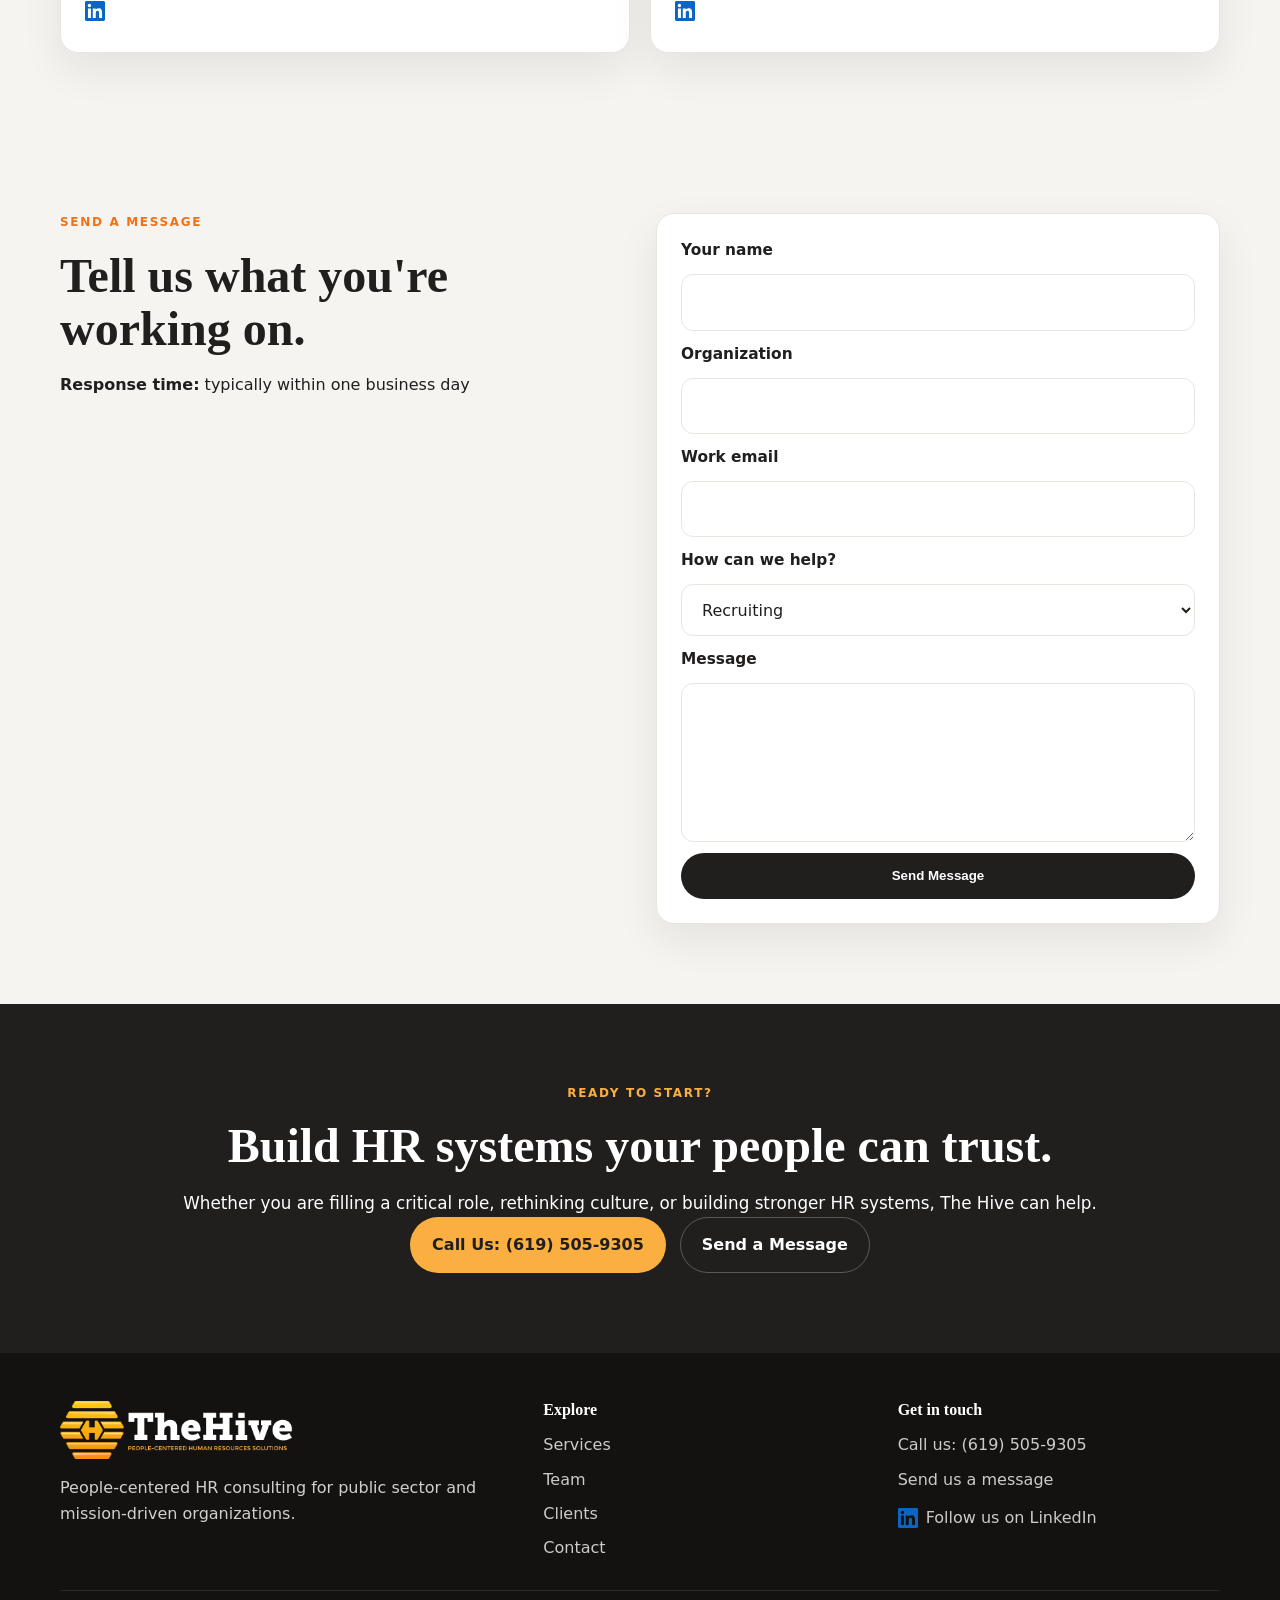
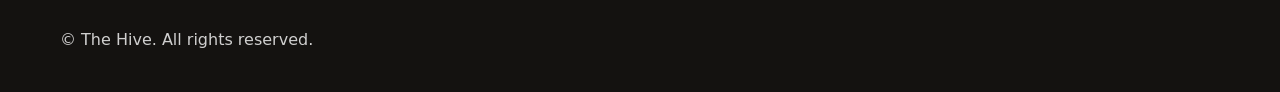
==== commit be2bc469: "Update index.html" ====
--- a/index.html
+++ b/index.html
@@ -30,7 +30,7 @@
       <div class="wrap hero-grid">
         <div class="hero-copy">
           <p class="eyebrow">Public Sector HR Specialists</p>
-          <h1>Built for people.<br>Proven for public service.</h1>
+          <h1>Built for people.<br><span class="hero-emphasis">Proven for public service.</span></h1>
           <p class="lead">The Hive partners with government agencies, municipalities, special districts, and mission-driven organizations to build practical and compliant HR systems that support their people and mission.</p>
           <div class="pill-row" aria-label="Sectors served">
             <span>City &amp; County Government</span>
--- a/styles.css
+++ b/styles.css
@@ -137,6 +137,9 @@
 .hero-copy {
   padding: 2.5rem 0;
 }
+.hero-emphasis {
+  color: var(--gold-dark);
+}
 .eyebrow,
 .section-label,
 .on-dark.section-label {
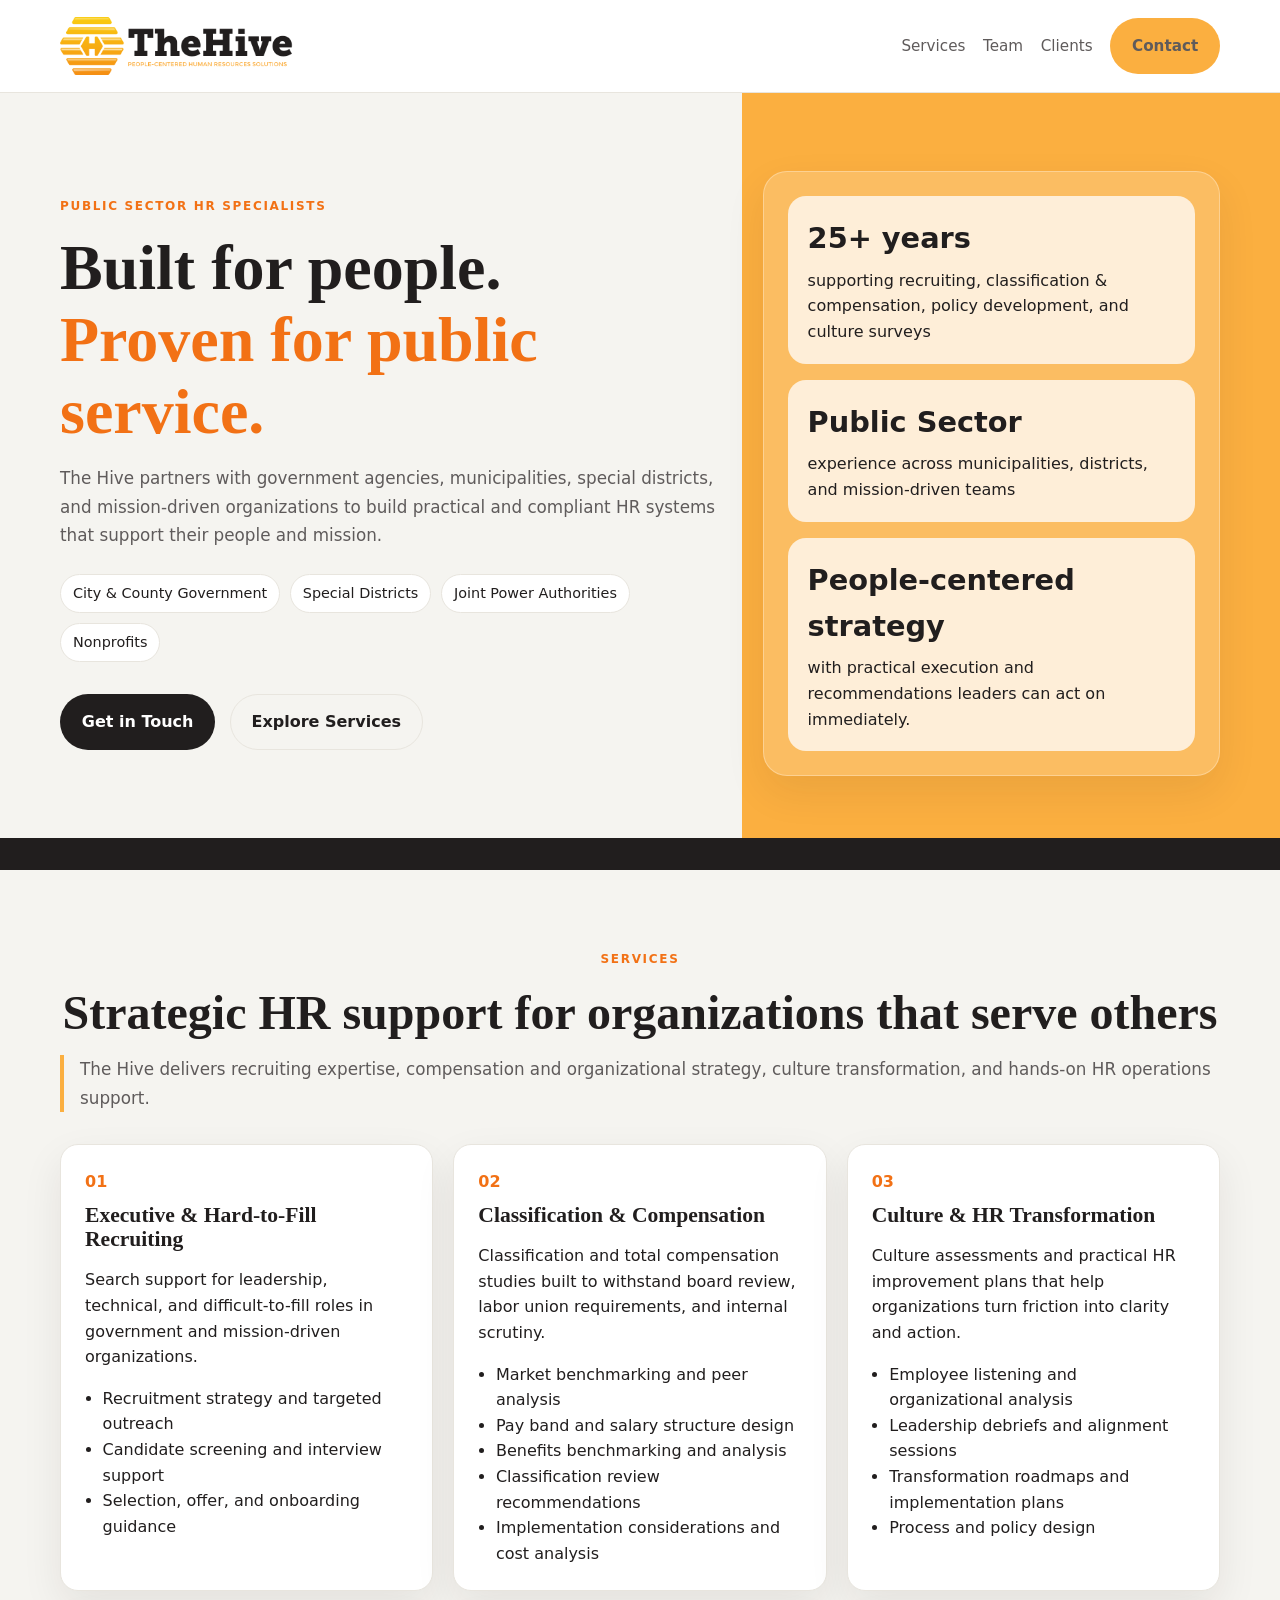
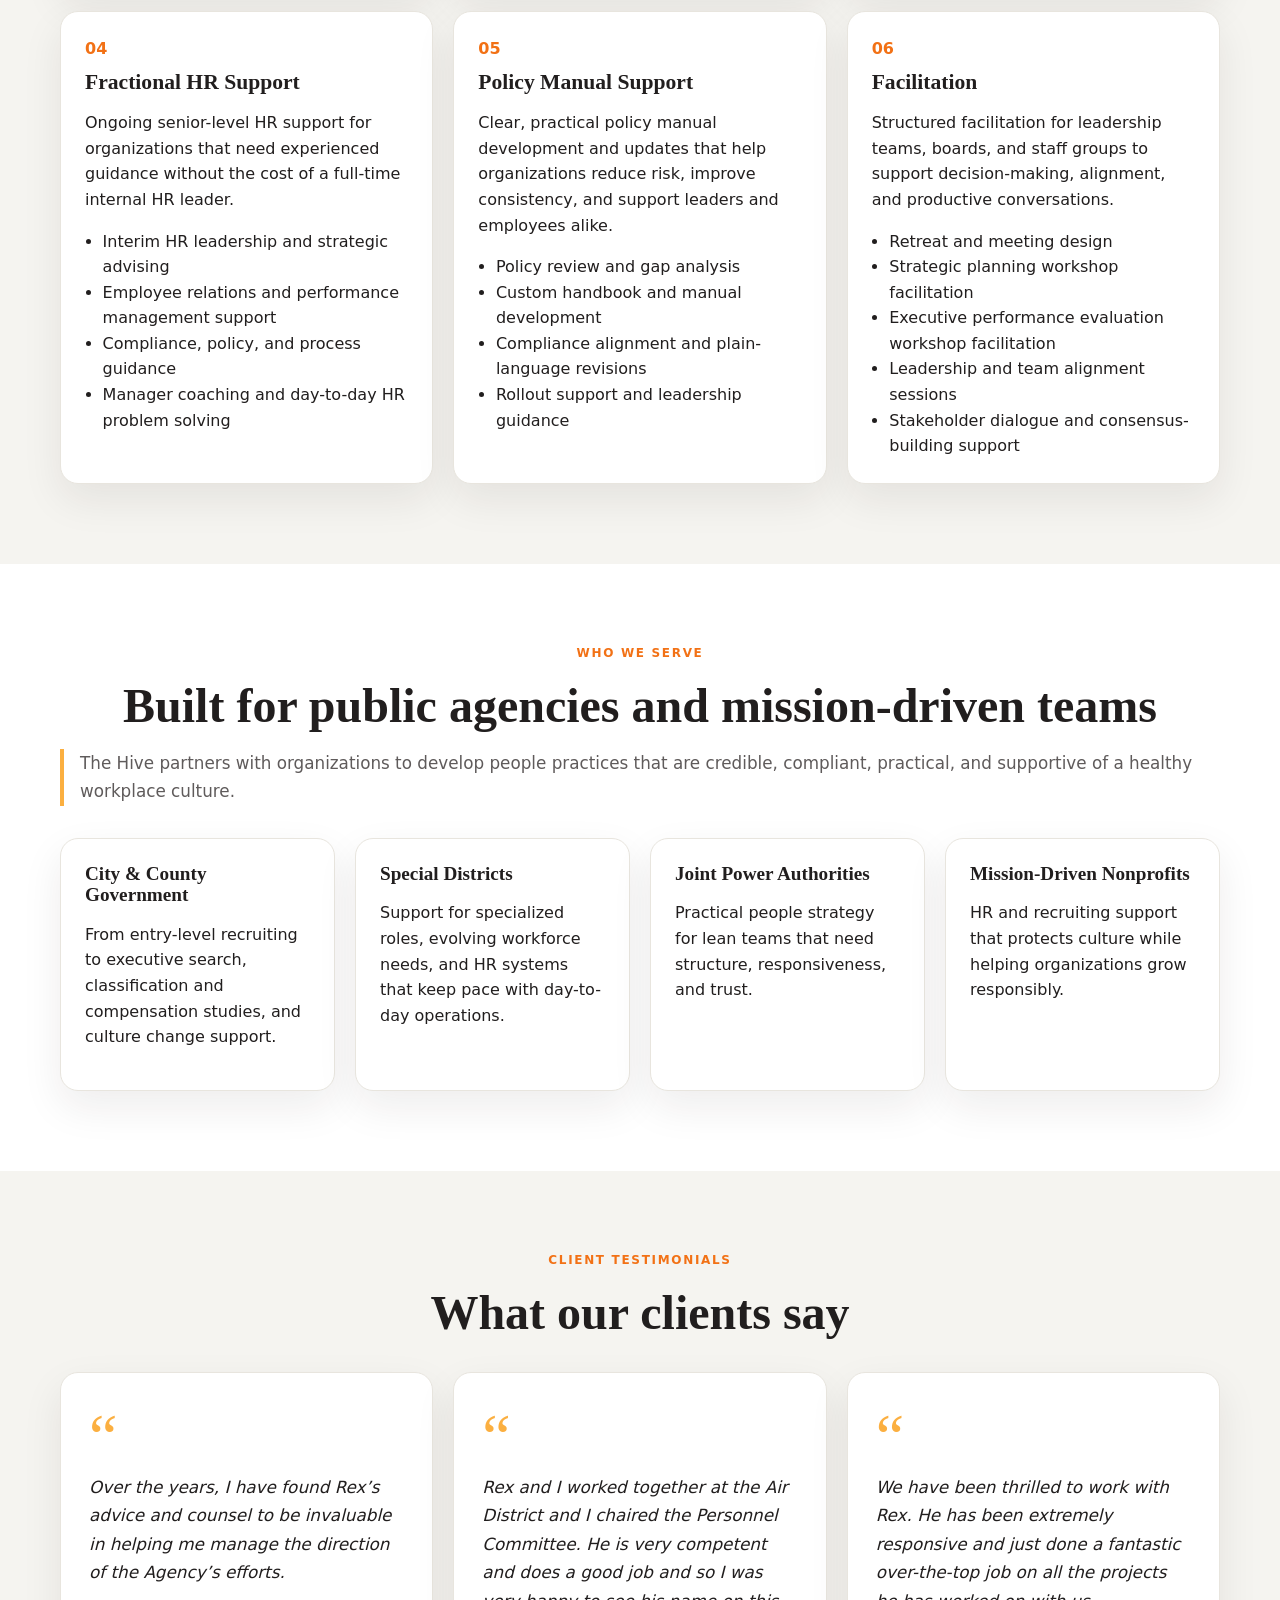
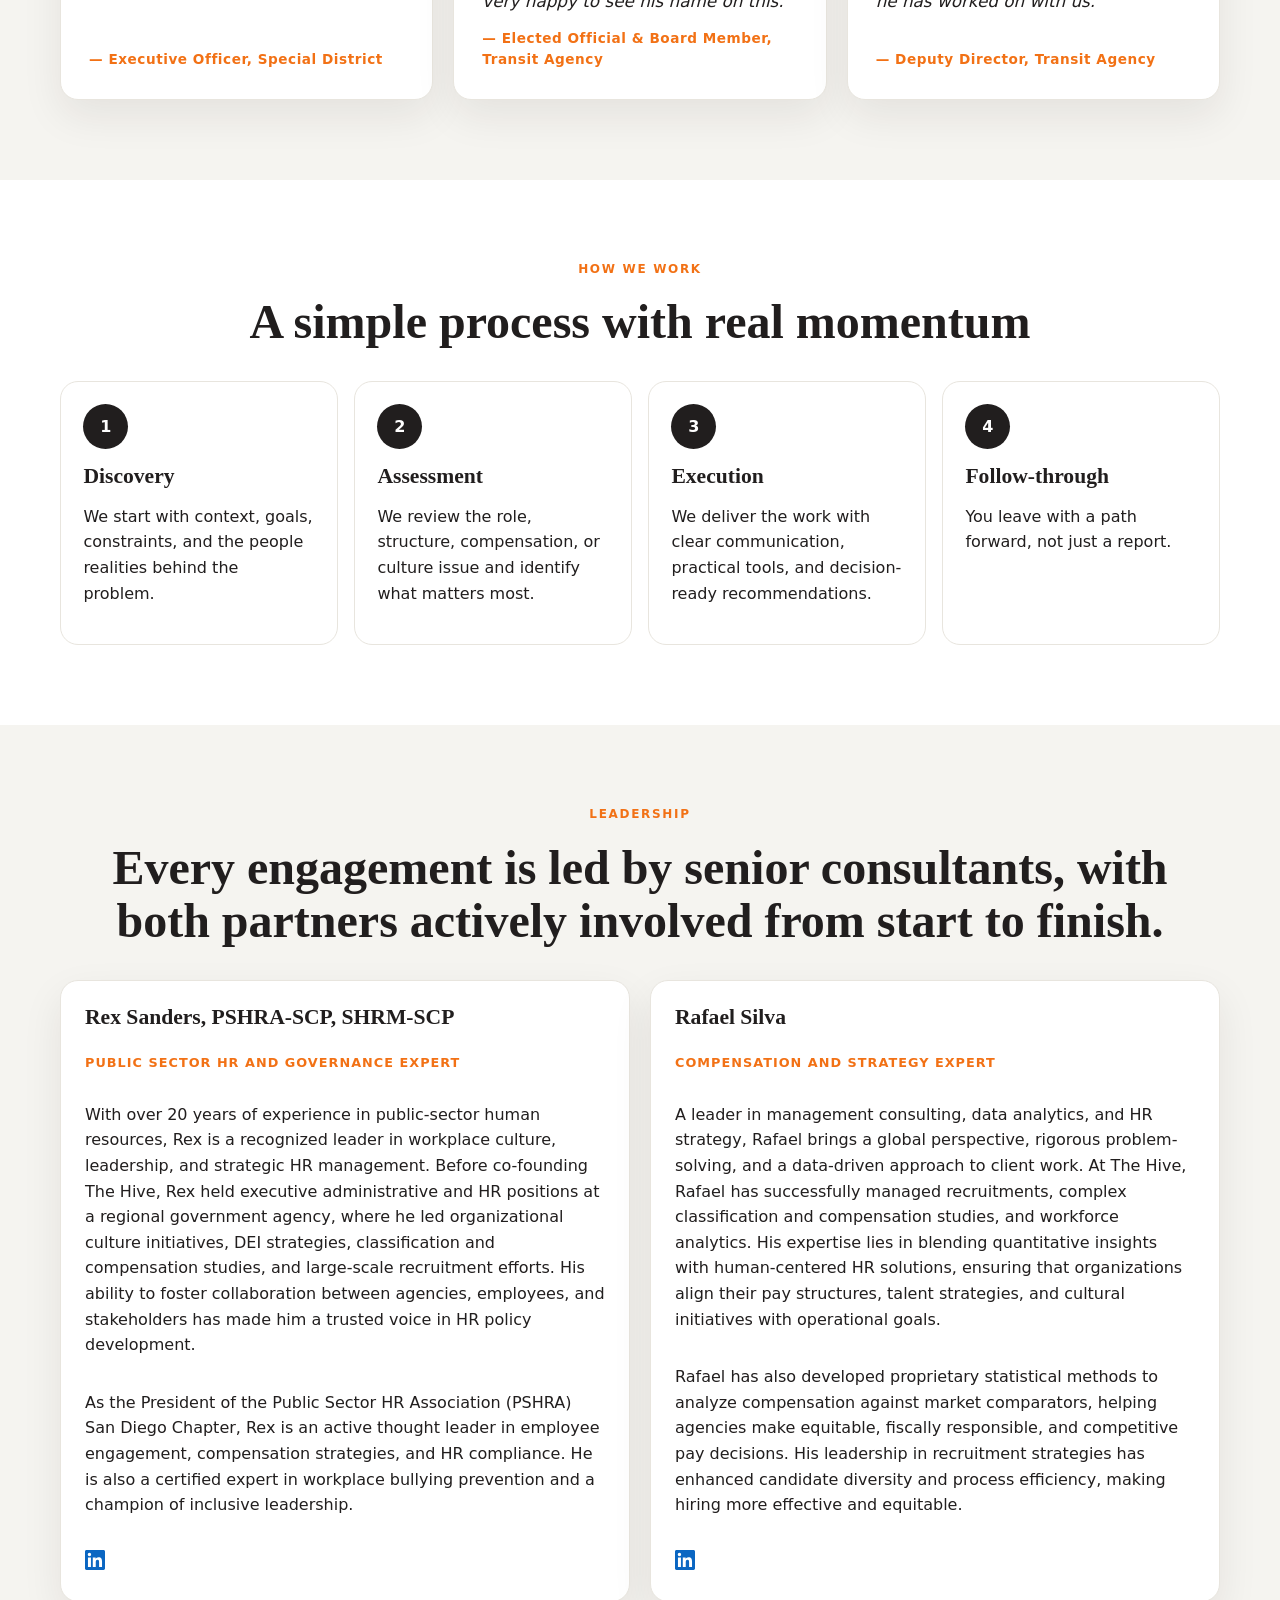
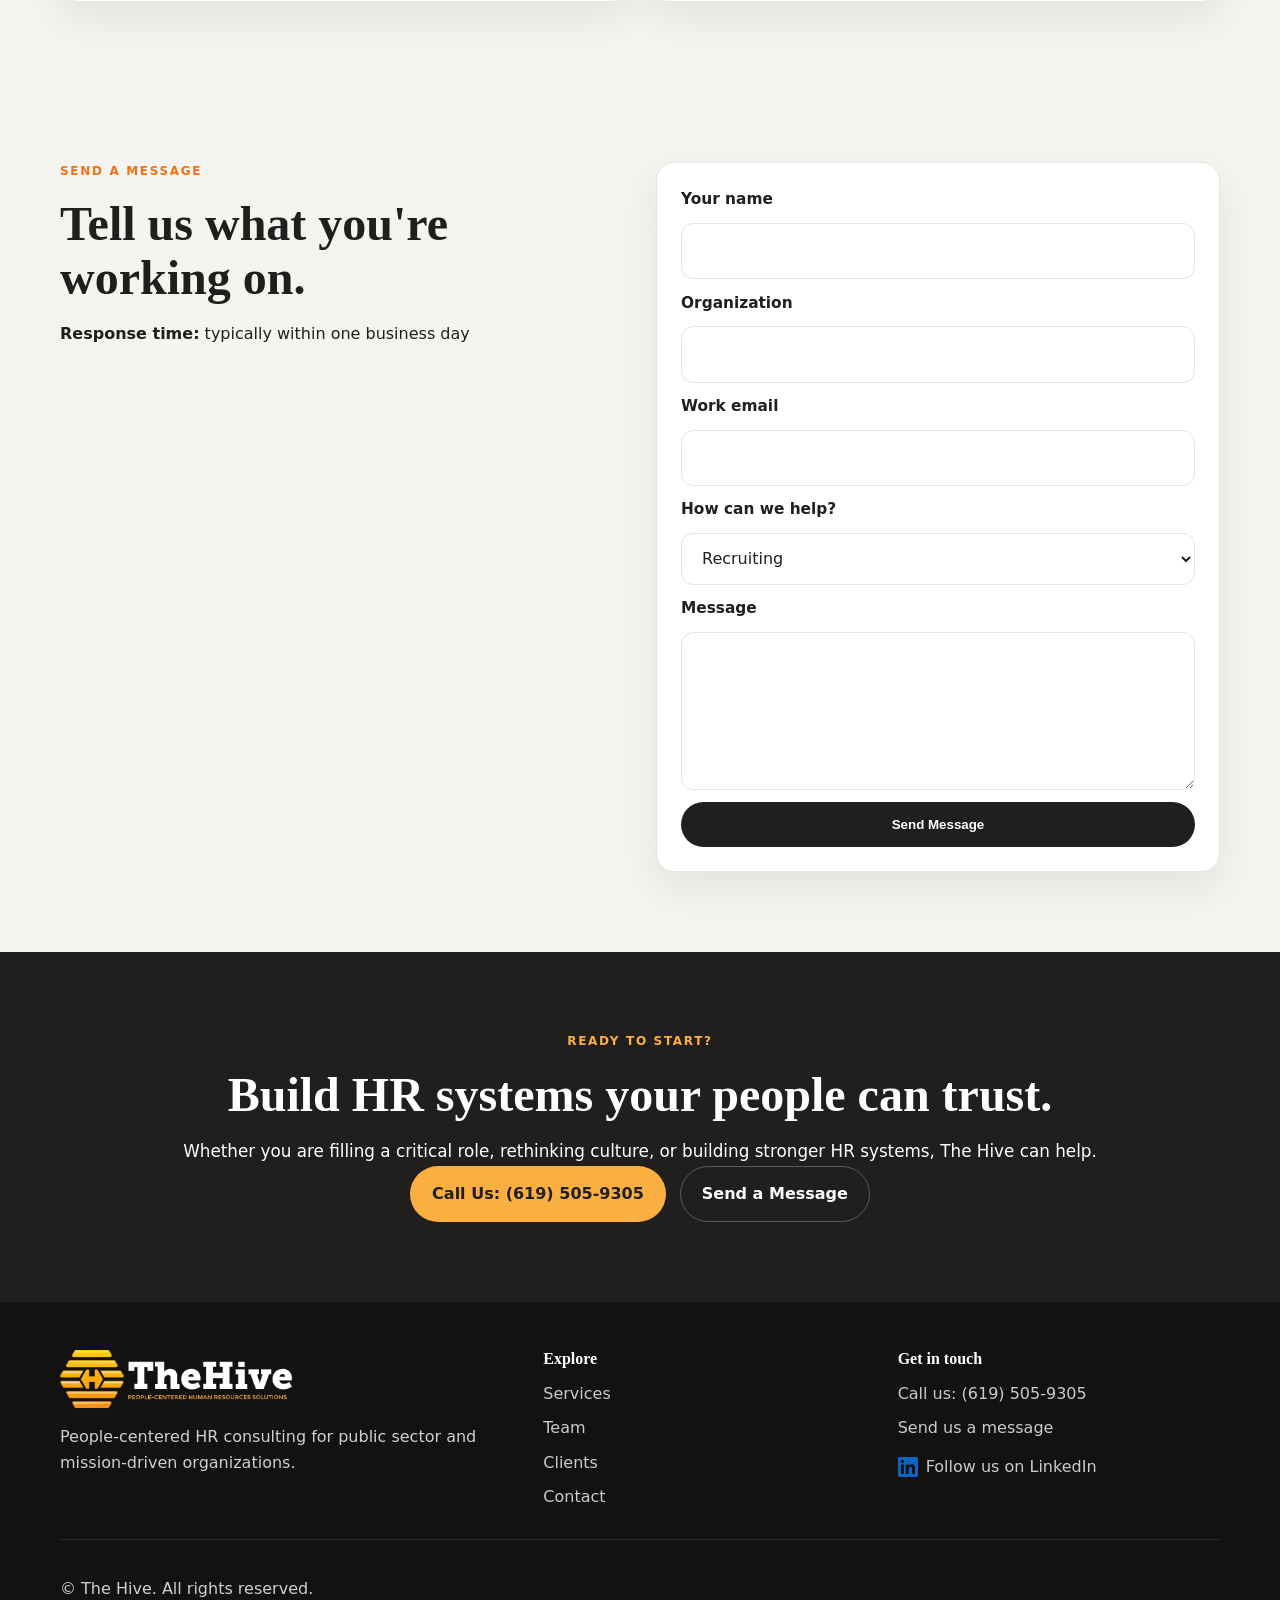
==== commit f0e057a6: "Update index.html" ====
--- a/index.html
+++ b/index.html
@@ -62,9 +62,6 @@
 
     <section class="proof-bar">
       <div class="wrap proof-grid">
-        <div><strong>Recruiting</strong> for executive and hard-to-fill public sector roles</div>
-        <div><strong>Classification and Compensation</strong> studies grounded in defensible market data</div>
-        <div><strong>Culture</strong> and HR systems built to last</div>
       </div>
     </section>
 
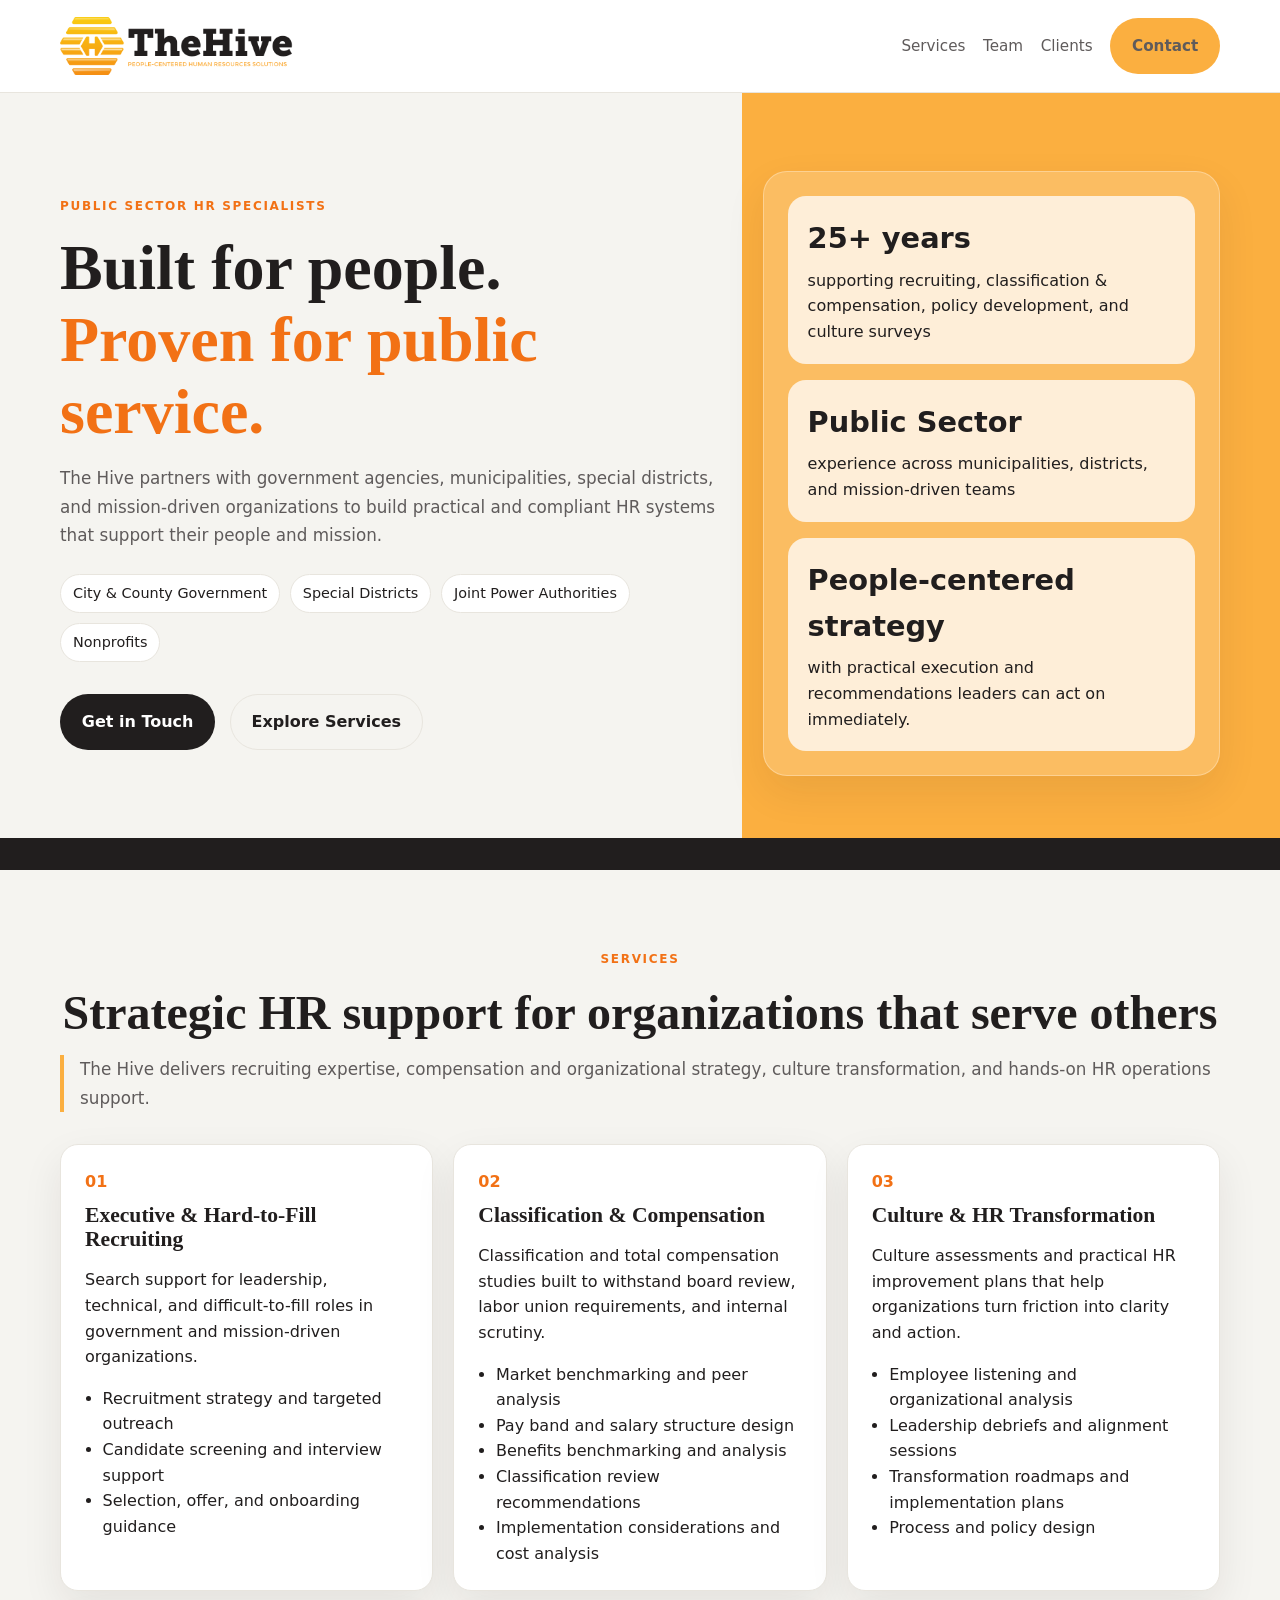
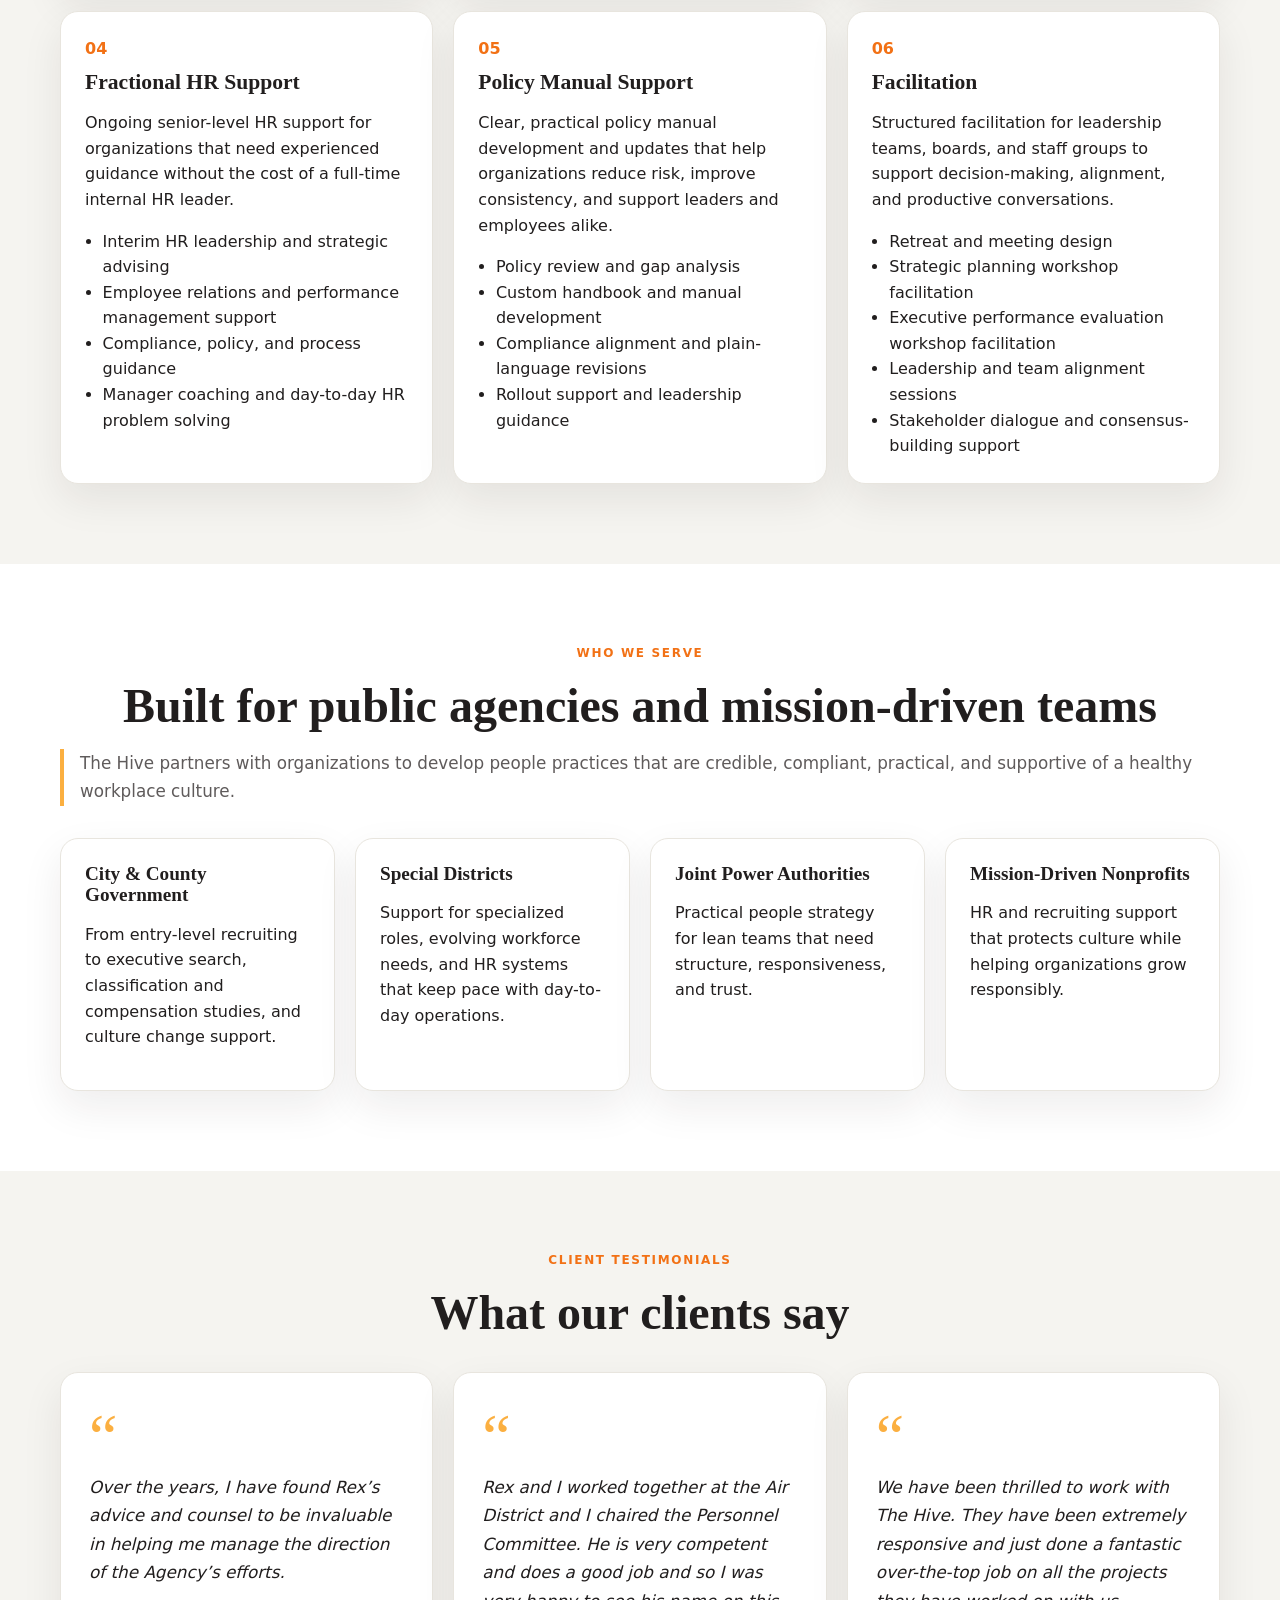
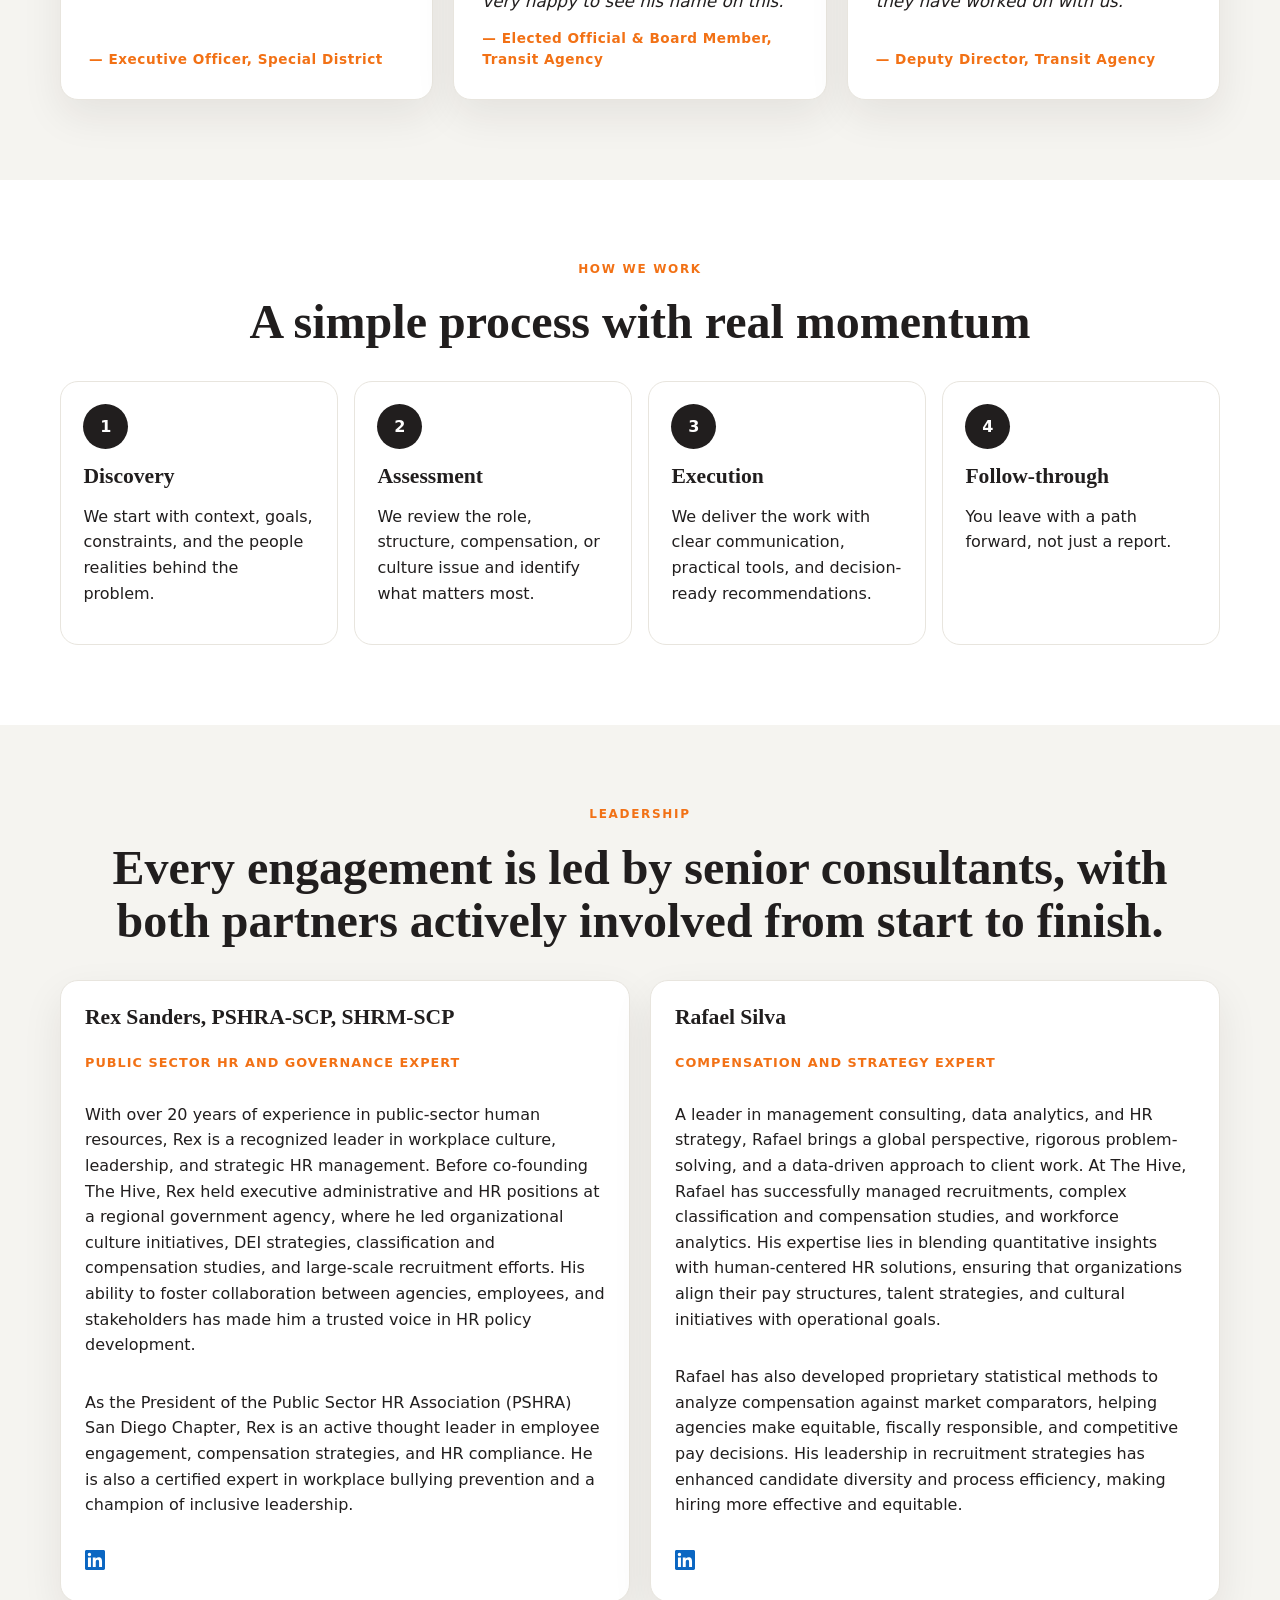
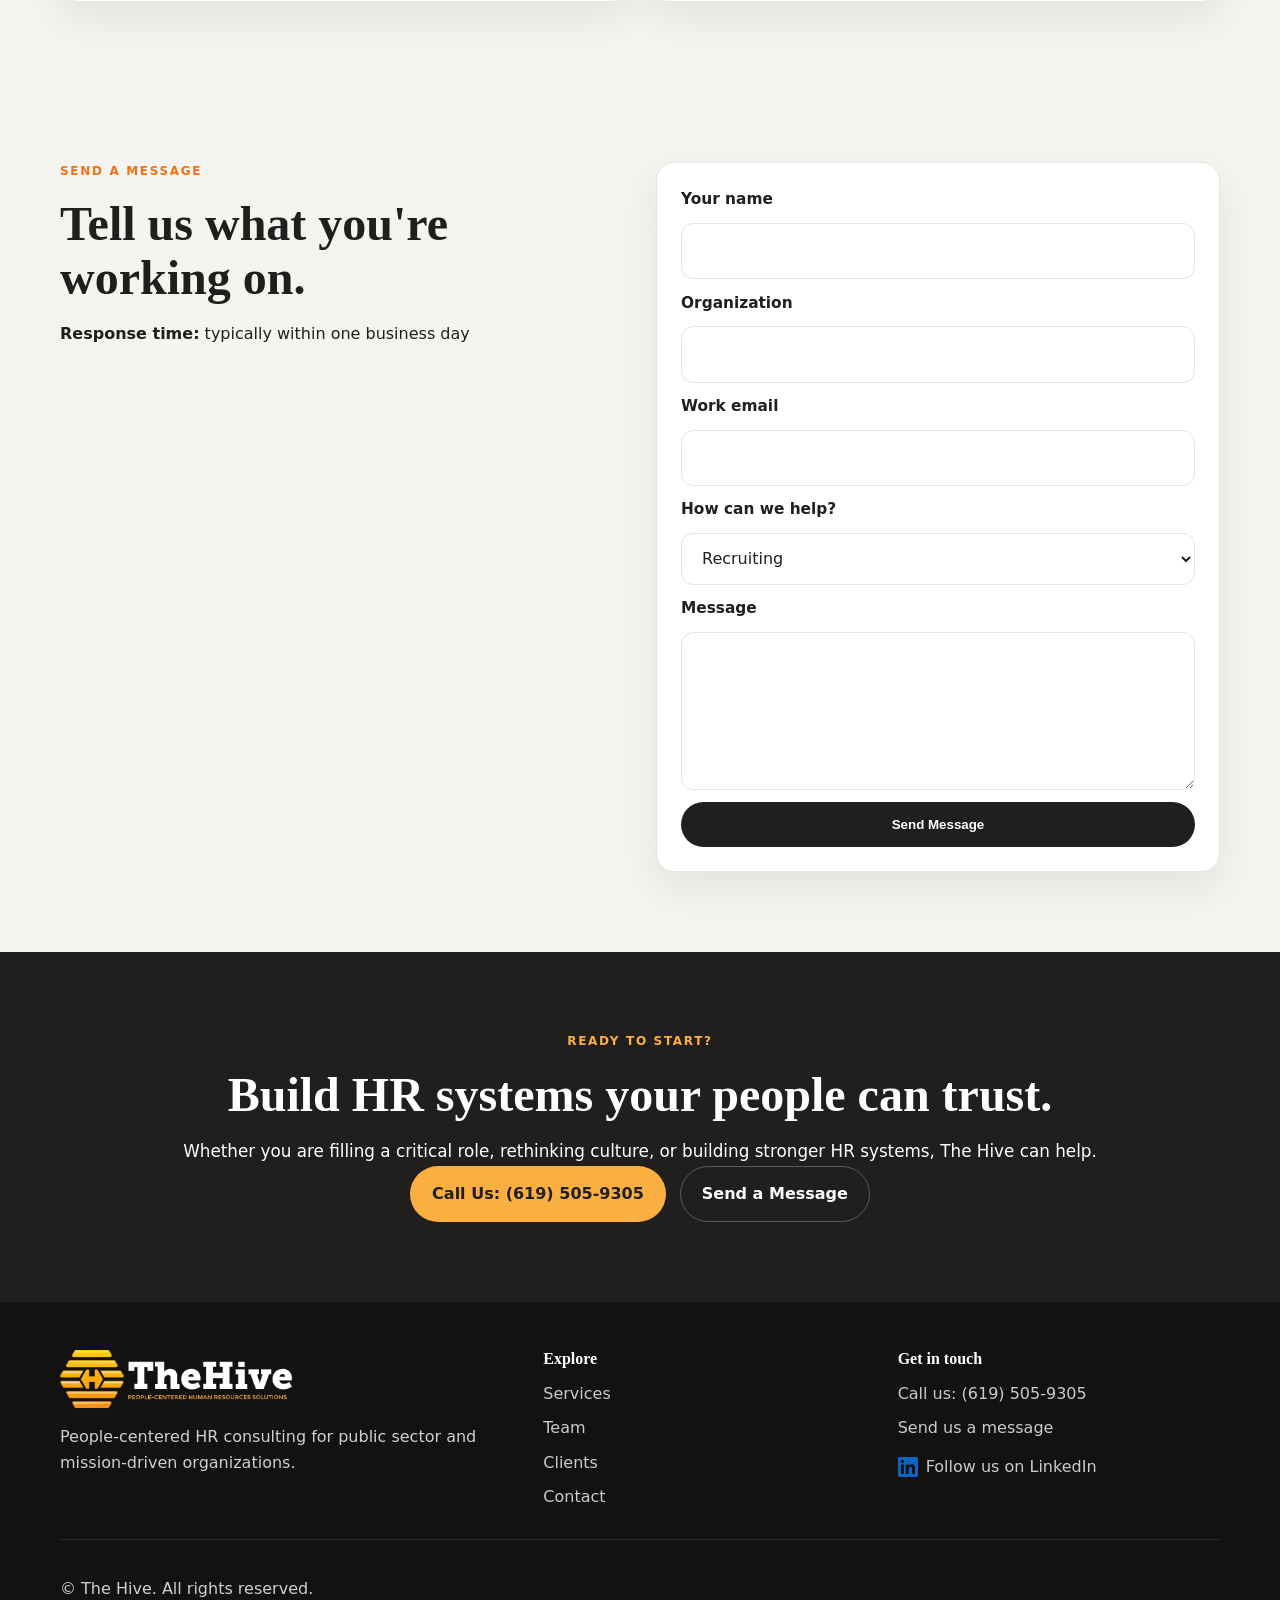
==== commit 630845b0: "Update index.html" ====
--- a/index.html
+++ b/index.html
@@ -189,7 +189,7 @@
         <article class="testimonial-card">
           <div class="testimonial-quote">&#8220;</div>
           <blockquote>
-            <p>We have been thrilled to work with Rex. He has been extremely responsive and just done a fantastic over-the-top job on all the projects he has worked on with us.</p>
+            <p>We have been thrilled to work with The Hive. They have been extremely responsive and just done a fantastic over-the-top job on all the projects they have worked on with us.</p>
           </blockquote>
           <cite>&mdash; Deputy Director, Transit Agency</cite>
         </article>
